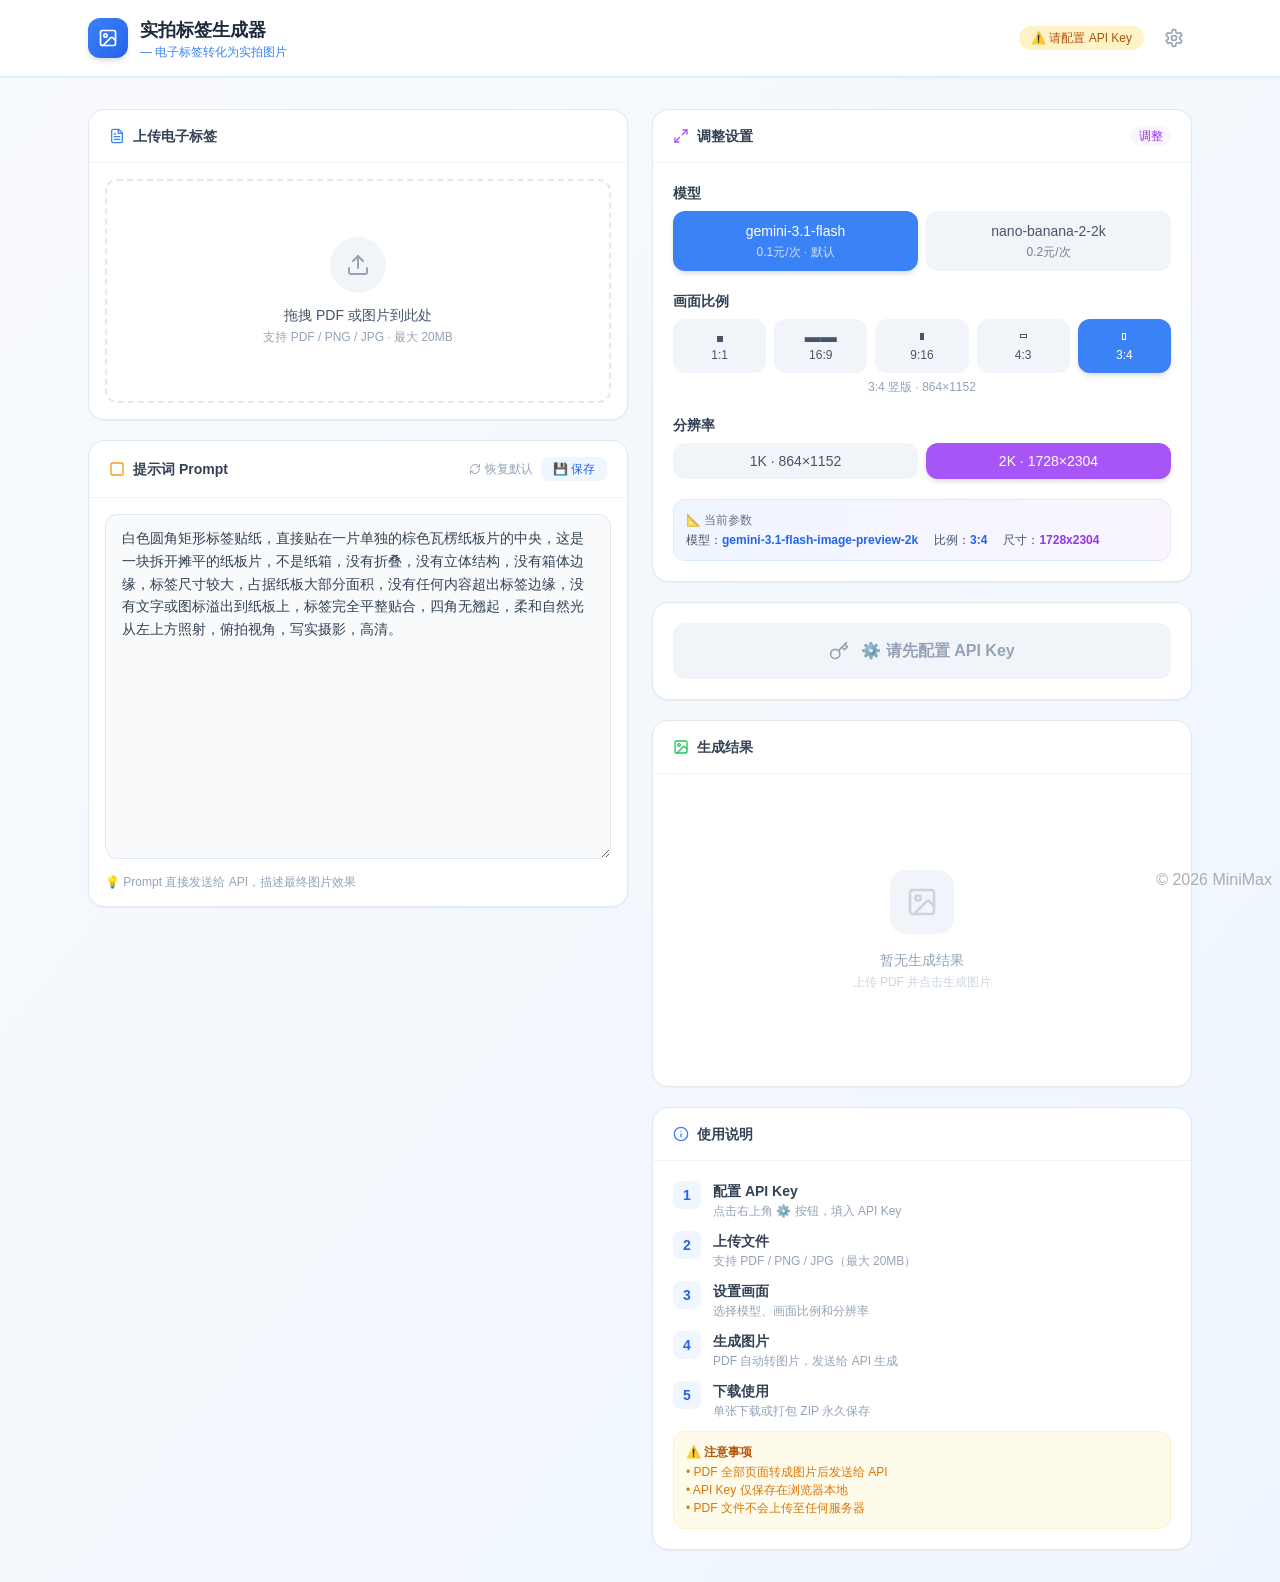
==== index.html @ 1ff8c108 "Add files via upload" ====
<!DOCTYPE html>
<html lang="zh-CN">
  <head>
    <meta charset="UTF-8" />
    <meta name="viewport" content="width=device-width, initial-scale=1.0" />
    <title>实拍标签生成器 - 电子标签转化为实拍图片</title>
    <meta name="description" content="将 PDF 内容转换为精美图片，AI 驱动的视觉内容生成工具" />
    <script type="module" crossorigin src="/assets/index-xyz_pO0-.js"></script>
    <link rel="stylesheet" crossorigin href="/assets/index-De69yEZo.css">
  </head>
  <body>
    <div id="root"></div>
  
<style>

* {
  margin: 0;
  padding: 0;
  box-sizing: border-box;
}

body {
  font-family: -apple-system, BlinkMacSystemFont, 'Segoe UI', Roboto, 'Helvetica Neue', Arial, sans-serif;
}

.inland-security-footer {
  position: fixed;
  z-index: 10;
  bottom: 0;
  right: 0;
  width: fit-content;
  display: flex;
  justify-content: flex-end;
}

.tooltip-container {
  position: relative;
}

.trigger-content {
  display: flex;
  flex-wrap: wrap;
  align-items: center;
  justify-content: center;
  padding: 8px;
  background-color: transparent;
  border-radius: 8px;
  cursor: pointer;
}

.minimax-link {
  display: flex;
  align-items: center;
  cursor: pointer;
  font-weight: 300;
  color: #adadad;
  text-decoration: none;
}

.minimax-link:visited {
  color: #adadad;
}

.minimax-link:hover {
  color: #666666;
}

.tooltip-content {
  position: absolute;
  bottom: 100%;
  right: 0;
  display: none;
  flex-direction: column;
  align-items: center;
  gap: 8px;
  padding: 8px;
  padding-bottom: 16px; /* 8px 内容间距 + 8px 用于鼠标移动的透明区域 */
  font-size: 12px;
  line-height: 17px;
  background-color: #fafafa;
  border-radius: 12px;
  white-space: nowrap;
  box-shadow: 0 2px 8px rgba(0, 0, 0, 0.15);
  color: #171717;
}

/* 创建透明的连接区域，让鼠标可以平滑移动到 tooltip */
.tooltip-content::after {
  content: '';
  position: absolute;
  bottom: -8px;
  left: 0;
  right: 0;
  height: 16px;
}

.tooltip-container:hover .tooltip-content {
  display: flex;
}

.info-section {
  display: flex;
  flex-wrap: wrap;
  justify-content: center;
  gap: 12px;
}

.beian-link {
  display: flex;
  align-items: center;
  text-decoration: none;
  color: #171717;
}

.beian-icon {
  width: 14px;
  height: 14px;
  margin-right: 2px;
}

.underline-text {
  color: #171717;
  text-decoration: underline;
}

.underline-text:hover {
  color: #000000;
}

/* 深色模式支持 */
@media (prefers-color-scheme: dark) {
  .trigger-content {
    background-color: transparent;
  }

  .minimax-link,
  .minimax-link:visited {
    color: #666666;
  }

  .minimax-link:hover {
    color: #adadad;
  }

  .tooltip-content {
    background-color: #262626;
    color: #ededed;
  }

  .beian-link,
  .underline-text {
    color: #ededed;
  }

  .underline-text:hover {
    color: #ffffff;
  }
}

</style>
<div class="inland-security-footer">
  <div class="tooltip-container">
    <div class="trigger-content">
      <a href="https://www.minimaxi.com/" target="_blank" rel="noreferrer" class="minimax-link">
        <span>© 2026 MiniMax</span>
      </a>
    </div>
    <div class="tooltip-content">
      <section class="info-section">
        <span>上海稀宇科技有限公司</span>
      </section>

      <section class="info-section">
        <a class="beian-link" href="https://www.beian.gov.cn/portal/registerSystemInfo?recordcode=31010402010179" target="_blank" rel="noreferrer">
          <img alt="hailuo-beian-icon" src="https://cdn.hailuoai.com/hailuo-video-web/public_assets/223037d3-79fd-4db0-a456-749f38a6a14b.png" class="beian-icon">
          <span class="underline-text">沪公网安备31010402010179号</span>
        </a>
        <a href="https://beian.miit.gov.cn/" target="_blank" rel="noreferrer" class="underline-text">
          沪ICP备2023003282号-38
        </a>
      </section>

      <section class="info-section">
        <span>模型名称：MiniMax</span>
        <span>备案号：Shanghai-MiniMax-202505230046</span>
      </section>

      <section class="info-section">
        <a href="https://agent.minimaxi.com/doc/zh/terms-of-service.html" target="_blank" rel="noreferrer" class="underline-text">
          用户协议
        </a>
        <a href="https://agent.minimaxi.com/doc/zh/privacy-policy.html" target="_blank" rel="noreferrer" class="underline-text">
          隐私政策
        </a>
      </section>
    </div>
  </div>
</div>


<script>
/**
 * Iframe 元素高亮注入脚本
 * 需要在目标网站中引入此脚本来支持跨域 iframe 高亮功能
 *
 * 使用方法：
 * 1. 将此脚本添加到目标网站的 HTML 中
 * 2. 或通过浏览器扩展、用户脚本等方式注入
 */

(function () {
  "use strict";

  // 检查是否在 iframe 中
  if (window.self === window.top) {
    return; // 不在 iframe 中，不执行
  }

  // 检查是否已经初始化过
  if (window.__iframeHighlightInitialized) {
    return;
  }
  window.__iframeHighlightInitialized = true;
  console.log("Iframe 高亮脚本已加载");

  // 创建高亮覆盖层
  var overlay = document.createElement("div");
  overlay.id = "iframe-highlight-overlay";
  overlay.style.cssText = "\n    position: fixed;\n    top: 0;\n    left: 0;\n    width: 100vw;\n    height: 100vh;\n    pointer-events: none;\n    z-index: 999999;\n    overflow: hidden;\n  ";

  // 创建悬停高亮框（虚线边框）
  var highlightBox = document.createElement("div");
  highlightBox.id = "iframe-highlight-box";
  highlightBox.style.cssText = "\n    position: absolute;\n    border: 2px dashed #007AFF;\n    background: rgba(0, 122, 255, 0.08);\n    pointer-events: none;\n    display: none;\n    transition: all 0.1s ease;\n    box-shadow: 0 0 0 1px rgba(255, 255, 255, 0.8);\n    border-radius: 2px;\n  ";

  // 创建选中节点的常驻高亮框（实线边框）
  var selectedBox = document.createElement("div");
  selectedBox.id = "iframe-selected-box";
  selectedBox.style.cssText = "\n    position: absolute;\n    border: 2px solid #007AFF;\n    pointer-events: none;\n    display: none;\n    box-shadow: 0 0 0 1px rgba(255, 255, 255, 0.9), 0 0 8px rgba(255, 107, 53, 0.4);\n    border-radius: 2px;\n    z-index: 1000000;\n  ";

  // 创建悬停标签显示
  var tagLabel = document.createElement("div");
  tagLabel.id = "iframe-tag-label";
  tagLabel.style.cssText = "\n    position: absolute;\n    background: #007AFF;\n    color: white;\n    padding: 2px 6px;\n    font-size: 11px;\n    font-family: -apple-system, BlinkMacSystemFont, 'Segoe UI', Roboto, 'Helvetica Neue', Arial, sans-serif;\n    border-radius: 2px;\n    pointer-events: none;\n    display: none;\n    white-space: nowrap;\n    z-index: 1000001;\n    box-shadow: 0 2px 4px rgba(0, 0, 0, 0.3);\n    font-weight: 500;\n  ";

  // 创建选中节点标签
  var selectedLabel = document.createElement("div");
  selectedLabel.id = "iframe-selected-label";
  selectedLabel.style.cssText = "\n    position: absolute;\n    background: #007AFF;\n    color: white;\n    padding: 3px 8px;\n    font-size: 11px;\n    font-family: -apple-system, BlinkMacSystemFont, 'Segoe UI', Roboto, 'Helvetica Neue', Arial, sans-serif;\n    border-radius: 3px;\n    pointer-events: none;\n    display: none;\n    white-space: nowrap;\n    z-index: 1000002;\n    box-shadow: 0 2px 6px rgba(0, 0, 0, 0.4);\n    font-weight: 600;\n  ";
  overlay.appendChild(highlightBox);
  overlay.appendChild(selectedBox);
  overlay.appendChild(tagLabel);
  overlay.appendChild(selectedLabel);
  document.body.appendChild(overlay);

  // 存储当前选中的元素
  var selectedElement = null;
  var highlightEnabled = false;

  // 更新选中元素的高亮显示
  function updateSelectedHighlight(element) {
    console.log("updateSelectedHighlight called with:", element);
    if (!element) {
      selectedBox.style.display = "none";
      selectedLabel.style.display = "none";
      selectedElement = null;
      console.log("Cleared selected highlight");
      return;
    }
    selectedElement = element;
    var rect = element.getBoundingClientRect();
    console.log("Selected element rect:", rect);

    // 更新选中高亮框位置
    selectedBox.style.display = "block";
    selectedBox.style.left = "".concat(rect.left - 2, "px");
    selectedBox.style.top = "".concat(rect.top - 2, "px");
    selectedBox.style.width = "".concat(rect.width + 4, "px");
    selectedBox.style.height = "".concat(rect.height + 4, "px");

    // 更新选中标签位置和内容
    selectedLabel.style.display = "block";
    selectedLabel.textContent = "\u2713 <".concat(element.tagName.toLowerCase(), ">");

    // 计算标签位置，确保不超出视窗
    var labelTop = rect.top - 28;
    var labelLeft = rect.left;

    // 如果标签会超出顶部，显示在元素下方
    if (labelTop < 5) {
      labelTop = rect.bottom + 5;
    }

    // 如果标签会超出右侧，向左调整
    var labelWidth = selectedLabel.offsetWidth || 100; // 预估宽度
    if (labelLeft + labelWidth > window.innerWidth - 10) {
      labelLeft = window.innerWidth - labelWidth - 10;
    }
    selectedLabel.style.left = "".concat(Math.max(5, labelLeft), "px");
    selectedLabel.style.top = "".concat(labelTop, "px");
    console.log("Selected highlight positioned at:", {
      left: selectedBox.style.left,
      top: selectedBox.style.top,
      width: selectedBox.style.width,
      height: selectedBox.style.height
    });
  }
  function getElementSelector(element) {
    if (!(element instanceof Element)) throw new Error('Argument must be a DOM element');
    var segments = [];
    var current = element;
    while (current !== document.documentElement) {
      var selector = '';
      // 优先检查唯一ID
      if (current.id && document.querySelectorAll("#".concat(current.id)).length === 1) {
        segments.unshift("#".concat(current.id));
        break; // ID唯一，无需继续向上
      }

      // 生成类名选择器（取第一个有效类名）
      var classes = Array.from(current.classList).filter(function (c) {
        return !c.startsWith('js-');
      });
      var className = classes.length > 0 ? ".".concat(classes[0]) : '';

      // 生成位置索引（nth-child）
      var tag = current.tagName.toLowerCase();
      if (!className) {
        var siblings = Array.from(current.parentNode.children);
        var index = siblings.findIndex(function (el) {
          return el === current;
        }) + 1;
        selector = "".concat(tag, ":nth-child(").concat(index, ")");
      } else {
        selector = className;
      }
      segments.unshift(selector);
      current = current.parentElement;
    }

    // 处理根元素
    if (current === document.documentElement) {
      segments.unshift('html');
    }
    return segments.join(' > ');
  }

  // 获取元素文本内容
  function getElementText(element) {
    var _element$textContent;
    if (element.tagName === "INPUT") {
      return element.value || element.placeholder || "";
    }
    if (element.tagName === "TEXTAREA") {
      return element.value || element.placeholder || "";
    }
    var text = ((_element$textContent = element.textContent) === null || _element$textContent === void 0 ? void 0 : _element$textContent.trim()) || "";
    return text.length > 50 ? text.substring(0, 50) + "..." : text;
  }

  // 获取元素属性信息
  function getElementAttributes(element) {
    var attrs = {};
    for (var i = 0; i < element.attributes.length; i++) {
      var attr = element.attributes[i];
      attrs[attr.name] = attr.value;
    }
    return attrs;
  }

  // 鼠标悬停事件处理
  function handleMouseOver(e) {
    if (!highlightEnabled) return;
    var target = e.target;
    if (!target || target === overlay || target === highlightBox || target === tagLabel || target === selectedBox || target === selectedLabel) {
      return;
    }

    // 避免高亮 html 和 body 元素
    if (target === document.documentElement || target === document.body) {
      return;
    }

    // 如果是已选中的元素，不显示悬停高亮
    if (target === selectedElement) {
      highlightBox.style.display = "none";
      tagLabel.style.display = "none";
      return;
    }
    var rect = target.getBoundingClientRect();
    var selector = getElementSelector(target);
    var text = getElementText(target);
    var attributes = getElementAttributes(target);

    // 更新悬停高亮框位置
    highlightBox.style.display = "block";
    highlightBox.style.left = "".concat(rect.left - 2, "px");
    highlightBox.style.top = "".concat(rect.top - 2, "px");
    highlightBox.style.width = "".concat(rect.width + 4, "px");
    highlightBox.style.height = "".concat(rect.height + 4, "px");

    // 更新标签位置和内容
    tagLabel.style.display = "block";
    tagLabel.textContent = "<".concat(target.tagName.toLowerCase(), ">");

    // 计算标签位置，确保不超出视窗
    var labelTop = rect.top - 22;
    var labelLeft = rect.left;

    // 如果标签会超出顶部，显示在元素下方
    if (labelTop < 0) {
      labelTop = rect.bottom + 5;
    }

    // 如果标签会超出右侧，向左调整
    if (labelLeft + tagLabel.offsetWidth > window.innerWidth) {
      labelLeft = window.innerWidth - tagLabel.offsetWidth - 5;
    }
    tagLabel.style.left = "".concat(Math.max(0, labelLeft), "px");
    tagLabel.style.top = "".concat(labelTop, "px");

    // 发送消息到父窗口
    var elementInfo = {
      tagName: target.tagName.toLowerCase(),
      rect: {
        left: rect.left,
        top: rect.top,
        right: rect.right,
        bottom: rect.bottom,
        width: rect.width,
        height: rect.height,
        x: rect.x,
        y: rect.y
      },
      selector: selector,
      text: text,
      attributes: attributes,
      url: window.location.href,
      path: window.location.pathname,
      timestamp: Date.now()
    };
    try {
      window.parent.postMessage({
        type: "iframe-element-hover",
        data: elementInfo,
        source: "iframe-highlight-injector"
      }, "*");
    } catch (error) {
      console.warn("无法发送消息到父窗口:", error);
    }
  }

  // 鼠标离开事件处理
  function handleMouseOut(e) {
    if (!highlightEnabled) return;
    var relatedTarget = e.relatedTarget;

    // 如果鼠标移动到高亮相关元素上，不隐藏高亮
    if (relatedTarget && (relatedTarget === highlightBox || relatedTarget === tagLabel || relatedTarget === overlay || relatedTarget === selectedBox || relatedTarget === selectedLabel)) {
      return;
    }
    highlightBox.style.display = "none";
    tagLabel.style.display = "none";
    try {
      window.parent.postMessage({
        type: "iframe-element-hover",
        data: null,
        source: "iframe-highlight-injector"
      }, "*");
    } catch (error) {
      console.warn("无法发送消息到父窗口:", error);
    }
  }

  // 点击事件处理
  function handleClick(e) {
    var target = e.target;
    if (!target || target === overlay || target === highlightBox || target === tagLabel || target === selectedBox || target === selectedLabel) {
      return;
    }

    // 避免处理 html 和 body 元素
    if (target === document.documentElement || target === document.body) {
      return;
    }

    // 检查是否是交互元素，这些元素需要保留默认行为
    var isInteractiveElement = ['input', 'textarea', 'select', 'button', 'a'].includes(target.tagName.toLowerCase());

    // 如果高亮功能启用，对于非交互元素阻止默认行为和事件传播
    if (highlightEnabled) {
      e.preventDefault();
      e.stopPropagation();
    }
    var rect = target.getBoundingClientRect();
    var selector = getElementSelector(target);
    var text = getElementText(target);
    var attributes = getElementAttributes(target);
    console.log("Element clicked:", {
      tagName: target.tagName,
      selector: selector,
      rect: rect
    });

    // 立即更新选中高亮
    updateSelectedHighlight(target);

    // 隐藏悬停高亮，因为现在是选中状态
    highlightBox.style.display = "none";
    tagLabel.style.display = "none";
    var elementInfo = {
      tagName: target.tagName.toLowerCase(),
      rect: {
        left: rect.left,
        top: rect.top,
        right: rect.right,
        bottom: rect.bottom,
        width: rect.width,
        height: rect.height,
        x: rect.x,
        y: rect.y
      },
      selector: selector,
      text: text,
      attributes: attributes,
      url: window.location.href,
      path: window.location.pathname,
      timestamp: Date.now()
    };
    try {
      window.parent.postMessage({
        type: "iframe-element-click",
        data: elementInfo,
        source: "iframe-highlight-injector"
      }, "*");
    } catch (error) {
      console.warn("无法发送消息到父窗口:", error);
    }
  }

  // 监听来自父窗口的消息
  function handleParentMessage(event) {
    console.log("Received message from parent:", event.data);
    if (event.data.type === "iframe-highlight-toggle") {
      var enabled = event.data.enabled;
      console.log("Highlight toggle:", enabled);
      if (enabled) {
        enableHighlight();
      } else {
        disableHighlight();
      }
    } else if (event.data.type === "enable-iframe-highlight") {
      console.log("Enable iframe highlight");
      enableHighlight();
    } else if (event.data.type === "disable-iframe-highlight") {
      console.log("Disable iframe highlight");
      disableHighlight();
    } else if (event.data.type === "toggle-iframe-highlight") {
      var _enabled = event.data.enabled !== undefined ? event.data.enabled : !highlightEnabled;
      console.log("Toggle iframe highlight to:", _enabled);
      if (_enabled) {
        enableHighlight();
      } else {
        disableHighlight();
      }
    } else if (event.data.type === "update-selected-element") {
      var selector = event.data.selector;
      console.log("Update selected element with selector:", selector);
      if (selector) {
        try {
          var element = document.querySelector(selector);
          console.log("Found element by selector:", element);
          updateSelectedHighlight(element);
        } catch (error) {
          console.warn("Failed to select element:", error);
          updateSelectedHighlight(null);
        }
      } else {
        updateSelectedHighlight(null);
      }
    } else if (event.data.type === "clear-selected-element") {
      console.log("Clear selected element");
      updateSelectedHighlight(null);
    }
  }

  // 启用高亮功能
  function enableHighlight() {
    console.log("Enabling highlight");
    document.addEventListener("mouseover", handleMouseOver, true);
    document.addEventListener("mouseout", handleMouseOut, true);
    document.addEventListener("click", handleClick, true);
    highlightEnabled = true;
    overlay.style.display = "block";
  }

  // 禁用高亮功能
  function disableHighlight() {
    console.log("Disabling highlight");
    highlightEnabled = false;
    // 保持事件监听器，但通过 highlightEnabled 变量控制行为
    // 这样可以保留选中状态的显示
    highlightBox.style.display = "none";
    tagLabel.style.display = "none";
    // 不隐藏 selectedBox 和 selectedLabel，保留选中状态
  }

  // 完全禁用高亮功能（移除所有监听器）
  function fullyDisableHighlight() {
    console.log("Fully disabling highlight");
    highlightEnabled = false;
    document.removeEventListener("mouseover", handleMouseOver, true);
    document.removeEventListener("mouseout", handleMouseOut, true);
    document.removeEventListener("click", handleClick, true);
    overlay.style.display = "none";
    highlightBox.style.display = "none";
    tagLabel.style.display = "none";
    selectedBox.style.display = "none";
    selectedLabel.style.display = "none";
  }

  // 添加事件监听
  enableHighlight();
  window.addEventListener("message", handleParentMessage);

  // 暴露全局函数供外部调用
  window.__iframeHighlightControl = {
    enable: enableHighlight,
    disable: disableHighlight,
    fullyDisable: fullyDisableHighlight,
    isEnabled: function isEnabled() {
      return highlightEnabled;
    },
    getSelectedElement: function getSelectedElement() {
      return selectedElement;
    },
    updateSelected: updateSelectedHighlight,
    // 通过消息发送开关控制
    sendToggleMessage: function sendToggleMessage(enabled) {
      window.parent.postMessage({
        type: 'iframe-highlight-status',
        enabled: enabled || highlightEnabled,
        source: 'iframe-highlight-injector'
      }, '*');
    }
  };

  // 通知父窗口脚本已加载
  try {
    window.parent.postMessage({
      type: "iframe-highlight-ready",
      data: {
        url: window.location.href,
        userAgent: navigator.userAgent,
        timestamp: Date.now()
      },
      source: "iframe-highlight-injector"
    }, "*");
  } catch (error) {
    console.warn("无法发送就绪消息到父窗口:", error);
  }

  // 清理函数
  window.__iframeHighlightCleanup = function () {
    fullyDisableHighlight();
    window.removeEventListener("message", handleParentMessage);
    if (overlay.parentElement) {
      overlay.parentElement.removeChild(overlay);
    }
    delete window.__iframeHighlightInitialized;
    delete window.__iframeHighlightCleanup;
  };
})();

</script>
</body>
</html>
---- assets/index-De69yEZo.css ----
*,:before,:after{--tw-border-spacing-x: 0;--tw-border-spacing-y: 0;--tw-translate-x: 0;--tw-translate-y: 0;--tw-rotate: 0;--tw-skew-x: 0;--tw-skew-y: 0;--tw-scale-x: 1;--tw-scale-y: 1;--tw-pan-x: ;--tw-pan-y: ;--tw-pinch-zoom: ;--tw-scroll-snap-strictness: proximity;--tw-gradient-from-position: ;--tw-gradient-via-position: ;--tw-gradient-to-position: ;--tw-ordinal: ;--tw-slashed-zero: ;--tw-numeric-figure: ;--tw-numeric-spacing: ;--tw-numeric-fraction: ;--tw-ring-inset: ;--tw-ring-offset-width: 0px;--tw-ring-offset-color: #fff;--tw-ring-color: rgb(59 130 246 / .5);--tw-ring-offset-shadow: 0 0 #0000;--tw-ring-shadow: 0 0 #0000;--tw-shadow: 0 0 #0000;--tw-shadow-colored: 0 0 #0000;--tw-blur: ;--tw-brightness: ;--tw-contrast: ;--tw-grayscale: ;--tw-hue-rotate: ;--tw-invert: ;--tw-saturate: ;--tw-sepia: ;--tw-drop-shadow: ;--tw-backdrop-blur: ;--tw-backdrop-brightness: ;--tw-backdrop-contrast: ;--tw-backdrop-grayscale: ;--tw-backdrop-hue-rotate: ;--tw-backdrop-invert: ;--tw-backdrop-opacity: ;--tw-backdrop-saturate: ;--tw-backdrop-sepia: ;--tw-contain-size: ;--tw-contain-layout: ;--tw-contain-paint: ;--tw-contain-style: }::backdrop{--tw-border-spacing-x: 0;--tw-border-spacing-y: 0;--tw-translate-x: 0;--tw-translate-y: 0;--tw-rotate: 0;--tw-skew-x: 0;--tw-skew-y: 0;--tw-scale-x: 1;--tw-scale-y: 1;--tw-pan-x: ;--tw-pan-y: ;--tw-pinch-zoom: ;--tw-scroll-snap-strictness: proximity;--tw-gradient-from-position: ;--tw-gradient-via-position: ;--tw-gradient-to-position: ;--tw-ordinal: ;--tw-slashed-zero: ;--tw-numeric-figure: ;--tw-numeric-spacing: ;--tw-numeric-fraction: ;--tw-ring-inset: ;--tw-ring-offset-width: 0px;--tw-ring-offset-color: #fff;--tw-ring-color: rgb(59 130 246 / .5);--tw-ring-offset-shadow: 0 0 #0000;--tw-ring-shadow: 0 0 #0000;--tw-shadow: 0 0 #0000;--tw-shadow-colored: 0 0 #0000;--tw-blur: ;--tw-brightness: ;--tw-contrast: ;--tw-grayscale: ;--tw-hue-rotate: ;--tw-invert: ;--tw-saturate: ;--tw-sepia: ;--tw-drop-shadow: ;--tw-backdrop-blur: ;--tw-backdrop-brightness: ;--tw-backdrop-contrast: ;--tw-backdrop-grayscale: ;--tw-backdrop-hue-rotate: ;--tw-backdrop-invert: ;--tw-backdrop-opacity: ;--tw-backdrop-saturate: ;--tw-backdrop-sepia: ;--tw-contain-size: ;--tw-contain-layout: ;--tw-contain-paint: ;--tw-contain-style: }*,:before,:after{box-sizing:border-box;border-width:0;border-style:solid;border-color:#e5e7eb}:before,:after{--tw-content: ""}html,:host{line-height:1.5;-webkit-text-size-adjust:100%;-moz-tab-size:4;-o-tab-size:4;tab-size:4;font-family:ui-sans-serif,system-ui,sans-serif,"Apple Color Emoji","Segoe UI Emoji",Segoe UI Symbol,"Noto Color Emoji";font-feature-settings:normal;font-variation-settings:normal;-webkit-tap-highlight-color:transparent}body{margin:0;line-height:inherit}hr{height:0;color:inherit;border-top-width:1px}abbr:where([title]){-webkit-text-decoration:underline dotted;text-decoration:underline dotted}h1,h2,h3,h4,h5,h6{font-size:inherit;font-weight:inherit}a{color:inherit;text-decoration:inherit}b,strong{font-weight:bolder}code,kbd,samp,pre{font-family:ui-monospace,SFMono-Regular,Menlo,Monaco,Consolas,Liberation Mono,Courier New,monospace;font-feature-settings:normal;font-variation-settings:normal;font-size:1em}small{font-size:80%}sub,sup{font-size:75%;line-height:0;position:relative;vertical-align:baseline}sub{bottom:-.25em}sup{top:-.5em}table{text-indent:0;border-color:inherit;border-collapse:collapse}button,input,optgroup,select,textarea{font-family:inherit;font-feature-settings:inherit;font-variation-settings:inherit;font-size:100%;font-weight:inherit;line-height:inherit;letter-spacing:inherit;color:inherit;margin:0;padding:0}button,select{text-transform:none}button,input:where([type=button]),input:where([type=reset]),input:where([type=submit]){-webkit-appearance:button;background-color:transparent;background-image:none}:-moz-focusring{outline:auto}:-moz-ui-invalid{box-shadow:none}progress{vertical-align:baseline}::-webkit-inner-spin-button,::-webkit-outer-spin-button{height:auto}[type=search]{-webkit-appearance:textfield;outline-offset:-2px}::-webkit-search-decoration{-webkit-appearance:none}::-webkit-file-upload-button{-webkit-appearance:button;font:inherit}summary{display:list-item}blockquote,dl,dd,h1,h2,h3,h4,h5,h6,hr,figure,p,pre{margin:0}fieldset{margin:0;padding:0}legend{padding:0}ol,ul,menu{list-style:none;margin:0;padding:0}dialog{padding:0}textarea{resize:vertical}input::-moz-placeholder,textarea::-moz-placeholder{opacity:1;color:#9ca3af}input::placeholder,textarea::placeholder{opacity:1;color:#9ca3af}button,[role=button]{cursor:pointer}:disabled{cursor:default}img,svg,video,canvas,audio,iframe,embed,object{display:block;vertical-align:middle}img,video{max-width:100%;height:auto}[hidden]:where(:not([hidden=until-found])){display:none}body{font-family:-apple-system,Segoe UI,Roboto,Helvetica Neue,Arial,sans-serif;background:linear-gradient(135deg,#f0f4ff,#e8f0fe);min-height:100vh}.fixed{position:fixed}.absolute{position:absolute}.relative{position:relative}.sticky{position:sticky}.inset-0{top:0;right:0;bottom:0;left:0}.bottom-6{bottom:1.5rem}.left-1\/2{left:50%}.left-2{left:.5rem}.left-4{left:1rem}.right-4{right:1rem}.top-0{top:0}.top-1\/2{top:50%}.top-2{top:.5rem}.top-4{top:1rem}.top-5{top:1.25rem}.z-10{z-index:10}.z-50{z-index:50}.z-\[9998\]{z-index:9998}.z-\[9999\]{z-index:9999}.m-4{margin:1rem}.mx-auto{margin-left:auto;margin-right:auto}.mb-0\.5{margin-bottom:.125rem}.mb-1{margin-bottom:.25rem}.mb-1\.5{margin-bottom:.375rem}.mb-2{margin-bottom:.5rem}.mb-4{margin-bottom:1rem}.mb-5{margin-bottom:1.25rem}.ml-1{margin-left:.25rem}.ml-auto{margin-left:auto}.mt-0\.5{margin-top:.125rem}.mt-1{margin-top:.25rem}.mt-1\.5{margin-top:.375rem}.mt-2{margin-top:.5rem}.mt-4{margin-top:1rem}.block{display:block}.flex{display:flex}.grid{display:grid}.hidden{display:none}.aspect-square{aspect-ratio:1 / 1}.h-1\.5{height:.375rem}.h-10{height:2.5rem}.h-12{height:3rem}.h-14{height:3.5rem}.h-16{height:4rem}.h-2{height:.5rem}.h-3{height:.75rem}.h-4{height:1rem}.h-5{height:1.25rem}.h-6{height:1.5rem}.h-7{height:1.75rem}.h-8{height:2rem}.h-full{height:100%}.max-h-\[88vh\]{max-height:88vh}.min-h-screen{min-height:100vh}.w-1\.5{width:.375rem}.w-10{width:2.5rem}.w-12{width:3rem}.w-14{width:3.5rem}.w-16{width:4rem}.w-3{width:.75rem}.w-4{width:1rem}.w-5{width:1.25rem}.w-6{width:1.5rem}.w-7{width:1.75rem}.w-8{width:2rem}.w-full{width:100%}.min-w-0{min-width:0px}.max-w-6xl{max-width:72rem}.max-w-\[92vw\]{max-width:92vw}.max-w-lg{max-width:32rem}.max-w-md{max-width:28rem}.flex-1{flex:1 1 0%}.shrink-0{flex-shrink:0}.-translate-x-1\/2{--tw-translate-x: -50%;transform:translate(var(--tw-translate-x),var(--tw-translate-y)) rotate(var(--tw-rotate)) skew(var(--tw-skew-x)) skewY(var(--tw-skew-y)) scaleX(var(--tw-scale-x)) scaleY(var(--tw-scale-y))}.-translate-y-1\/2{--tw-translate-y: -50%;transform:translate(var(--tw-translate-x),var(--tw-translate-y)) rotate(var(--tw-rotate)) skew(var(--tw-skew-x)) skewY(var(--tw-skew-y)) scaleX(var(--tw-scale-x)) scaleY(var(--tw-scale-y))}.scale-\[1\.01\]{--tw-scale-x: 1.01;--tw-scale-y: 1.01;transform:translate(var(--tw-translate-x),var(--tw-translate-y)) rotate(var(--tw-rotate)) skew(var(--tw-skew-x)) skewY(var(--tw-skew-y)) scaleX(var(--tw-scale-x)) scaleY(var(--tw-scale-y))}@keyframes spin{to{transform:rotate(360deg)}}.animate-spin{animation:spin 1s linear infinite}.cursor-not-allowed{cursor:not-allowed}.cursor-pointer{cursor:pointer}.resize-y{resize:vertical}.grid-cols-1{grid-template-columns:repeat(1,minmax(0,1fr))}.grid-cols-2{grid-template-columns:repeat(2,minmax(0,1fr))}.grid-cols-5{grid-template-columns:repeat(5,minmax(0,1fr))}.flex-col{flex-direction:column}.flex-wrap{flex-wrap:wrap}.items-start{align-items:flex-start}.items-end{align-items:flex-end}.items-center{align-items:center}.justify-center{justify-content:center}.justify-between{justify-content:space-between}.gap-1{gap:.25rem}.gap-2{gap:.5rem}.gap-3{gap:.75rem}.gap-4{gap:1rem}.gap-6{gap:1.5rem}.space-y-0\.5>:not([hidden])~:not([hidden]){--tw-space-y-reverse: 0;margin-top:calc(.125rem * calc(1 - var(--tw-space-y-reverse)));margin-bottom:calc(.125rem * var(--tw-space-y-reverse))}.space-y-1>:not([hidden])~:not([hidden]){--tw-space-y-reverse: 0;margin-top:calc(.25rem * calc(1 - var(--tw-space-y-reverse)));margin-bottom:calc(.25rem * var(--tw-space-y-reverse))}.space-y-3>:not([hidden])~:not([hidden]){--tw-space-y-reverse: 0;margin-top:calc(.75rem * calc(1 - var(--tw-space-y-reverse)));margin-bottom:calc(.75rem * var(--tw-space-y-reverse))}.space-y-4>:not([hidden])~:not([hidden]){--tw-space-y-reverse: 0;margin-top:calc(1rem * calc(1 - var(--tw-space-y-reverse)));margin-bottom:calc(1rem * var(--tw-space-y-reverse))}.space-y-5>:not([hidden])~:not([hidden]){--tw-space-y-reverse: 0;margin-top:calc(1.25rem * calc(1 - var(--tw-space-y-reverse)));margin-bottom:calc(1.25rem * var(--tw-space-y-reverse))}.overflow-hidden{overflow:hidden}.truncate{overflow:hidden;text-overflow:ellipsis;white-space:nowrap}.break-all{word-break:break-all}.rounded{border-radius:.25rem}.rounded-2xl{border-radius:1rem}.rounded-full{border-radius:9999px}.rounded-lg{border-radius:.5rem}.rounded-md{border-radius:.375rem}.rounded-xl{border-radius:.75rem}.border{border-width:1px}.border-2{border-width:2px}.border-b{border-bottom-width:1px}.border-dashed{border-style:dashed}.border-amber-100{--tw-border-opacity: 1;border-color:rgb(254 243 199 / var(--tw-border-opacity, 1))}.border-blue-100{--tw-border-opacity: 1;border-color:rgb(219 234 254 / var(--tw-border-opacity, 1))}.border-blue-400{--tw-border-opacity: 1;border-color:rgb(96 165 250 / var(--tw-border-opacity, 1))}.border-green-200{--tw-border-opacity: 1;border-color:rgb(187 247 208 / var(--tw-border-opacity, 1))}.border-green-300{--tw-border-opacity: 1;border-color:rgb(134 239 172 / var(--tw-border-opacity, 1))}.border-red-200{--tw-border-opacity: 1;border-color:rgb(254 202 202 / var(--tw-border-opacity, 1))}.border-slate-100{--tw-border-opacity: 1;border-color:rgb(241 245 249 / var(--tw-border-opacity, 1))}.border-slate-200{--tw-border-opacity: 1;border-color:rgb(226 232 240 / var(--tw-border-opacity, 1))}.bg-amber-100{--tw-bg-opacity: 1;background-color:rgb(254 243 199 / var(--tw-bg-opacity, 1))}.bg-amber-50{--tw-bg-opacity: 1;background-color:rgb(255 251 235 / var(--tw-bg-opacity, 1))}.bg-black\/0{background-color:#0000}.bg-black\/50{background-color:#00000080}.bg-blue-100{--tw-bg-opacity: 1;background-color:rgb(219 234 254 / var(--tw-bg-opacity, 1))}.bg-blue-50{--tw-bg-opacity: 1;background-color:rgb(239 246 255 / var(--tw-bg-opacity, 1))}.bg-blue-500{--tw-bg-opacity: 1;background-color:rgb(59 130 246 / var(--tw-bg-opacity, 1))}.bg-green-100{--tw-bg-opacity: 1;background-color:rgb(220 252 231 / var(--tw-bg-opacity, 1))}.bg-green-50{--tw-bg-opacity: 1;background-color:rgb(240 253 244 / var(--tw-bg-opacity, 1))}.bg-green-500{--tw-bg-opacity: 1;background-color:rgb(34 197 94 / var(--tw-bg-opacity, 1))}.bg-purple-50{--tw-bg-opacity: 1;background-color:rgb(250 245 255 / var(--tw-bg-opacity, 1))}.bg-purple-500{--tw-bg-opacity: 1;background-color:rgb(168 85 247 / var(--tw-bg-opacity, 1))}.bg-red-50{--tw-bg-opacity: 1;background-color:rgb(254 242 242 / var(--tw-bg-opacity, 1))}.bg-red-500{--tw-bg-opacity: 1;background-color:rgb(239 68 68 / var(--tw-bg-opacity, 1))}.bg-slate-100{--tw-bg-opacity: 1;background-color:rgb(241 245 249 / var(--tw-bg-opacity, 1))}.bg-slate-50{--tw-bg-opacity: 1;background-color:rgb(248 250 252 / var(--tw-bg-opacity, 1))}.bg-white{--tw-bg-opacity: 1;background-color:rgb(255 255 255 / var(--tw-bg-opacity, 1))}.bg-white\/10{background-color:#ffffff1a}.bg-white\/90{background-color:#ffffffe6}.bg-gradient-to-br{background-image:linear-gradient(to bottom right,var(--tw-gradient-stops))}.bg-gradient-to-r{background-image:linear-gradient(to right,var(--tw-gradient-stops))}.from-amber-400{--tw-gradient-from: #fbbf24 var(--tw-gradient-from-position);--tw-gradient-to: rgb(251 191 36 / 0) var(--tw-gradient-to-position);--tw-gradient-stops: var(--tw-gradient-from), var(--tw-gradient-to)}.from-blue-400{--tw-gradient-from: #60a5fa var(--tw-gradient-from-position);--tw-gradient-to: rgb(96 165 250 / 0) var(--tw-gradient-to-position);--tw-gradient-stops: var(--tw-gradient-from), var(--tw-gradient-to)}.from-blue-50{--tw-gradient-from: #eff6ff var(--tw-gradient-from-position);--tw-gradient-to: rgb(239 246 255 / 0) var(--tw-gradient-to-position);--tw-gradient-stops: var(--tw-gradient-from), var(--tw-gradient-to)}.from-blue-500{--tw-gradient-from: #3b82f6 var(--tw-gradient-from-position);--tw-gradient-to: rgb(59 130 246 / 0) var(--tw-gradient-to-position);--tw-gradient-stops: var(--tw-gradient-from), var(--tw-gradient-to)}.from-slate-50{--tw-gradient-from: #f8fafc var(--tw-gradient-from-position);--tw-gradient-to: rgb(248 250 252 / 0) var(--tw-gradient-to-position);--tw-gradient-stops: var(--tw-gradient-from), var(--tw-gradient-to)}.to-blue-50{--tw-gradient-to: #eff6ff var(--tw-gradient-to-position)}.to-blue-600{--tw-gradient-to: #2563eb var(--tw-gradient-to-position)}.to-orange-500{--tw-gradient-to: #f97316 var(--tw-gradient-to-position)}.to-purple-50{--tw-gradient-to: #faf5ff var(--tw-gradient-to-position)}.object-contain{-o-object-fit:contain;object-fit:contain}.object-cover{-o-object-fit:cover;object-fit:cover}.p-2{padding:.5rem}.p-3{padding:.75rem}.p-4{padding:1rem}.p-5{padding:1.25rem}.p-6{padding:1.5rem}.px-1{padding-left:.25rem;padding-right:.25rem}.px-2{padding-left:.5rem;padding-right:.5rem}.px-3{padding-left:.75rem;padding-right:.75rem}.px-4{padding-left:1rem;padding-right:1rem}.px-5{padding-left:1.25rem;padding-right:1.25rem}.px-6{padding-left:1.5rem;padding-right:1.5rem}.py-0\.5{padding-top:.125rem;padding-bottom:.125rem}.py-1{padding-top:.25rem;padding-bottom:.25rem}.py-1\.5{padding-top:.375rem;padding-bottom:.375rem}.py-10{padding-top:2.5rem;padding-bottom:2.5rem}.py-14{padding-top:3.5rem;padding-bottom:3.5rem}.py-2{padding-top:.5rem;padding-bottom:.5rem}.py-2\.5{padding-top:.625rem;padding-bottom:.625rem}.py-20{padding-top:5rem;padding-bottom:5rem}.py-3{padding-top:.75rem;padding-bottom:.75rem}.py-4{padding-top:1rem;padding-bottom:1rem}.py-8{padding-top:2rem;padding-bottom:2rem}.pb-4{padding-bottom:1rem}.text-center{text-align:center}.text-2xl{font-size:1.5rem;line-height:2rem}.text-base{font-size:1rem;line-height:1.5rem}.text-lg{font-size:1.125rem;line-height:1.75rem}.text-sm{font-size:.875rem;line-height:1.25rem}.text-xs{font-size:.75rem;line-height:1rem}.font-bold{font-weight:700}.font-medium{font-weight:500}.font-semibold{font-weight:600}.leading-none{line-height:1}.leading-relaxed{line-height:1.625}.text-amber-500{--tw-text-opacity: 1;color:rgb(245 158 11 / var(--tw-text-opacity, 1))}.text-amber-600{--tw-text-opacity: 1;color:rgb(217 119 6 / var(--tw-text-opacity, 1))}.text-amber-700{--tw-text-opacity: 1;color:rgb(180 83 9 / var(--tw-text-opacity, 1))}.text-blue-500{--tw-text-opacity: 1;color:rgb(59 130 246 / var(--tw-text-opacity, 1))}.text-blue-600{--tw-text-opacity: 1;color:rgb(37 99 235 / var(--tw-text-opacity, 1))}.text-green-500{--tw-text-opacity: 1;color:rgb(34 197 94 / var(--tw-text-opacity, 1))}.text-green-600{--tw-text-opacity: 1;color:rgb(22 163 74 / var(--tw-text-opacity, 1))}.text-green-700{--tw-text-opacity: 1;color:rgb(21 128 61 / var(--tw-text-opacity, 1))}.text-purple-500{--tw-text-opacity: 1;color:rgb(168 85 247 / var(--tw-text-opacity, 1))}.text-purple-600{--tw-text-opacity: 1;color:rgb(147 51 234 / var(--tw-text-opacity, 1))}.text-red-400{--tw-text-opacity: 1;color:rgb(248 113 113 / var(--tw-text-opacity, 1))}.text-slate-300{--tw-text-opacity: 1;color:rgb(203 213 225 / var(--tw-text-opacity, 1))}.text-slate-400{--tw-text-opacity: 1;color:rgb(148 163 184 / var(--tw-text-opacity, 1))}.text-slate-500{--tw-text-opacity: 1;color:rgb(100 116 139 / var(--tw-text-opacity, 1))}.text-slate-600{--tw-text-opacity: 1;color:rgb(71 85 105 / var(--tw-text-opacity, 1))}.text-slate-700{--tw-text-opacity: 1;color:rgb(51 65 85 / var(--tw-text-opacity, 1))}.text-slate-800{--tw-text-opacity: 1;color:rgb(30 41 59 / var(--tw-text-opacity, 1))}.text-white{--tw-text-opacity: 1;color:rgb(255 255 255 / var(--tw-text-opacity, 1))}.text-white\/60{color:#fff9}.text-white\/80{color:#fffc}.opacity-0{opacity:0}.opacity-75{opacity:.75}.shadow-2xl{--tw-shadow: 0 25px 50px -12px rgb(0 0 0 / .25);--tw-shadow-colored: 0 25px 50px -12px var(--tw-shadow-color);box-shadow:var(--tw-ring-offset-shadow, 0 0 #0000),var(--tw-ring-shadow, 0 0 #0000),var(--tw-shadow)}.shadow-lg{--tw-shadow: 0 10px 15px -3px rgb(0 0 0 / .1), 0 4px 6px -4px rgb(0 0 0 / .1);--tw-shadow-colored: 0 10px 15px -3px var(--tw-shadow-color), 0 4px 6px -4px var(--tw-shadow-color);box-shadow:var(--tw-ring-offset-shadow, 0 0 #0000),var(--tw-ring-shadow, 0 0 #0000),var(--tw-shadow)}.shadow-md{--tw-shadow: 0 4px 6px -1px rgb(0 0 0 / .1), 0 2px 4px -2px rgb(0 0 0 / .1);--tw-shadow-colored: 0 4px 6px -1px var(--tw-shadow-color), 0 2px 4px -2px var(--tw-shadow-color);box-shadow:var(--tw-ring-offset-shadow, 0 0 #0000),var(--tw-ring-shadow, 0 0 #0000),var(--tw-shadow)}.shadow-sm{--tw-shadow: 0 1px 2px 0 rgb(0 0 0 / .05);--tw-shadow-colored: 0 1px 2px 0 var(--tw-shadow-color);box-shadow:var(--tw-ring-offset-shadow, 0 0 #0000),var(--tw-ring-shadow, 0 0 #0000),var(--tw-shadow)}.shadow-blue-200{--tw-shadow-color: #bfdbfe;--tw-shadow: var(--tw-shadow-colored)}.backdrop-blur-sm{--tw-backdrop-blur: blur(4px);-webkit-backdrop-filter:var(--tw-backdrop-blur) var(--tw-backdrop-brightness) var(--tw-backdrop-contrast) var(--tw-backdrop-grayscale) var(--tw-backdrop-hue-rotate) var(--tw-backdrop-invert) var(--tw-backdrop-opacity) var(--tw-backdrop-saturate) var(--tw-backdrop-sepia);backdrop-filter:var(--tw-backdrop-blur) var(--tw-backdrop-brightness) var(--tw-backdrop-contrast) var(--tw-backdrop-grayscale) var(--tw-backdrop-hue-rotate) var(--tw-backdrop-invert) var(--tw-backdrop-opacity) var(--tw-backdrop-saturate) var(--tw-backdrop-sepia)}.transition-all{transition-property:all;transition-timing-function:cubic-bezier(.4,0,.2,1);transition-duration:.15s}.transition-colors{transition-property:color,background-color,border-color,text-decoration-color,fill,stroke;transition-timing-function:cubic-bezier(.4,0,.2,1);transition-duration:.15s}.transition-opacity{transition-property:opacity;transition-timing-function:cubic-bezier(.4,0,.2,1);transition-duration:.15s}.transition-shadow{transition-property:box-shadow;transition-timing-function:cubic-bezier(.4,0,.2,1);transition-duration:.15s}.duration-200{transition-duration:.2s}.lightbox-overlay{position:fixed;top:0;right:0;bottom:0;left:0;background:#000000d9;-webkit-backdrop-filter:blur(4px);backdrop-filter:blur(4px);z-index:9999;display:flex;align-items:center;justify-content:center;animation:fadeIn .2s ease}@keyframes fadeIn{0%{opacity:0}to{opacity:1}}.lightbox-overlay img{max-width:90vw;max-height:85vh;border-radius:12px;box-shadow:0 25px 60px #00000080}.toast{animation:slideUp .3s ease}@keyframes slideUp{0%{transform:translateY(20px);opacity:0}to{transform:translateY(0);opacity:1}}.progress-bar{animation:progressStripe 1s linear infinite;background-image:linear-gradient(45deg,rgba(255,255,255,.15) 25%,transparent 25%,transparent 50%,rgba(255,255,255,.15) 50%,rgba(255,255,255,.15) 75%,transparent 75%,transparent);background-size:1rem 1rem}@keyframes progressStripe{0%{background-position:1rem 0}to{background-position:0 0}}::-webkit-scrollbar{width:6px}::-webkit-scrollbar-track{background:#f1f5f9}::-webkit-scrollbar-thumb{background:#94a3b8;border-radius:3px}::-webkit-scrollbar-thumb:hover{background:#64748b}.hover\:scale-\[1\.01\]:hover{--tw-scale-x: 1.01;--tw-scale-y: 1.01;transform:translate(var(--tw-translate-x),var(--tw-translate-y)) rotate(var(--tw-rotate)) skew(var(--tw-skew-x)) skewY(var(--tw-skew-y)) scaleX(var(--tw-scale-x)) scaleY(var(--tw-scale-y))}.hover\:border-blue-300:hover{--tw-border-opacity: 1;border-color:rgb(147 197 253 / var(--tw-border-opacity, 1))}.hover\:bg-blue-100:hover{--tw-bg-opacity: 1;background-color:rgb(219 234 254 / var(--tw-bg-opacity, 1))}.hover\:bg-blue-50:hover{--tw-bg-opacity: 1;background-color:rgb(239 246 255 / var(--tw-bg-opacity, 1))}.hover\:bg-blue-50\/50:hover{background-color:#eff6ff80}.hover\:bg-blue-600:hover{--tw-bg-opacity: 1;background-color:rgb(37 99 235 / var(--tw-bg-opacity, 1))}.hover\:bg-green-100:hover{--tw-bg-opacity: 1;background-color:rgb(220 252 231 / var(--tw-bg-opacity, 1))}.hover\:bg-red-50:hover{--tw-bg-opacity: 1;background-color:rgb(254 242 242 / var(--tw-bg-opacity, 1))}.hover\:bg-slate-200:hover{--tw-bg-opacity: 1;background-color:rgb(226 232 240 / var(--tw-bg-opacity, 1))}.hover\:bg-white:hover{--tw-bg-opacity: 1;background-color:rgb(255 255 255 / var(--tw-bg-opacity, 1))}.hover\:bg-white\/20:hover{background-color:#fff3}.hover\:from-blue-600:hover{--tw-gradient-from: #2563eb var(--tw-gradient-from-position);--tw-gradient-to: rgb(37 99 235 / 0) var(--tw-gradient-to-position);--tw-gradient-stops: var(--tw-gradient-from), var(--tw-gradient-to)}.hover\:to-blue-700:hover{--tw-gradient-to: #1d4ed8 var(--tw-gradient-to-position)}.hover\:text-blue-500:hover{--tw-text-opacity: 1;color:rgb(59 130 246 / var(--tw-text-opacity, 1))}.hover\:text-blue-600:hover{--tw-text-opacity: 1;color:rgb(37 99 235 / var(--tw-text-opacity, 1))}.hover\:text-red-500:hover{--tw-text-opacity: 1;color:rgb(239 68 68 / var(--tw-text-opacity, 1))}.hover\:text-slate-600:hover{--tw-text-opacity: 1;color:rgb(71 85 105 / var(--tw-text-opacity, 1))}.hover\:text-white:hover{--tw-text-opacity: 1;color:rgb(255 255 255 / var(--tw-text-opacity, 1))}.hover\:opacity-70:hover{opacity:.7}.hover\:opacity-90:hover{opacity:.9}.hover\:shadow-lg:hover{--tw-shadow: 0 10px 15px -3px rgb(0 0 0 / .1), 0 4px 6px -4px rgb(0 0 0 / .1);--tw-shadow-colored: 0 10px 15px -3px var(--tw-shadow-color), 0 4px 6px -4px var(--tw-shadow-color);box-shadow:var(--tw-ring-offset-shadow, 0 0 #0000),var(--tw-ring-shadow, 0 0 #0000),var(--tw-shadow)}.hover\:shadow-xl:hover{--tw-shadow: 0 20px 25px -5px rgb(0 0 0 / .1), 0 8px 10px -6px rgb(0 0 0 / .1);--tw-shadow-colored: 0 20px 25px -5px var(--tw-shadow-color), 0 8px 10px -6px var(--tw-shadow-color);box-shadow:var(--tw-ring-offset-shadow, 0 0 #0000),var(--tw-ring-shadow, 0 0 #0000),var(--tw-shadow)}.focus\:border-blue-300:focus{--tw-border-opacity: 1;border-color:rgb(147 197 253 / var(--tw-border-opacity, 1))}.focus\:outline-none:focus{outline:2px solid transparent;outline-offset:2px}.focus\:ring-2:focus{--tw-ring-offset-shadow: var(--tw-ring-inset) 0 0 0 var(--tw-ring-offset-width) var(--tw-ring-offset-color);--tw-ring-shadow: var(--tw-ring-inset) 0 0 0 calc(2px + var(--tw-ring-offset-width)) var(--tw-ring-color);box-shadow:var(--tw-ring-offset-shadow),var(--tw-ring-shadow),var(--tw-shadow, 0 0 #0000)}.focus\:ring-blue-300:focus{--tw-ring-opacity: 1;--tw-ring-color: rgb(147 197 253 / var(--tw-ring-opacity, 1))}.active\:scale-\[0\.99\]:active{--tw-scale-x: .99;--tw-scale-y: .99;transform:translate(var(--tw-translate-x),var(--tw-translate-y)) rotate(var(--tw-rotate)) skew(var(--tw-skew-x)) skewY(var(--tw-skew-y)) scaleX(var(--tw-scale-x)) scaleY(var(--tw-scale-y))}.disabled\:opacity-50:disabled{opacity:.5}.group:hover .group-hover\:bg-black\/30{background-color:#0000004d}.group:hover .group-hover\:opacity-100{opacity:1}@media (min-width: 1024px){.lg\:grid-cols-2{grid-template-columns:repeat(2,minmax(0,1fr))}}
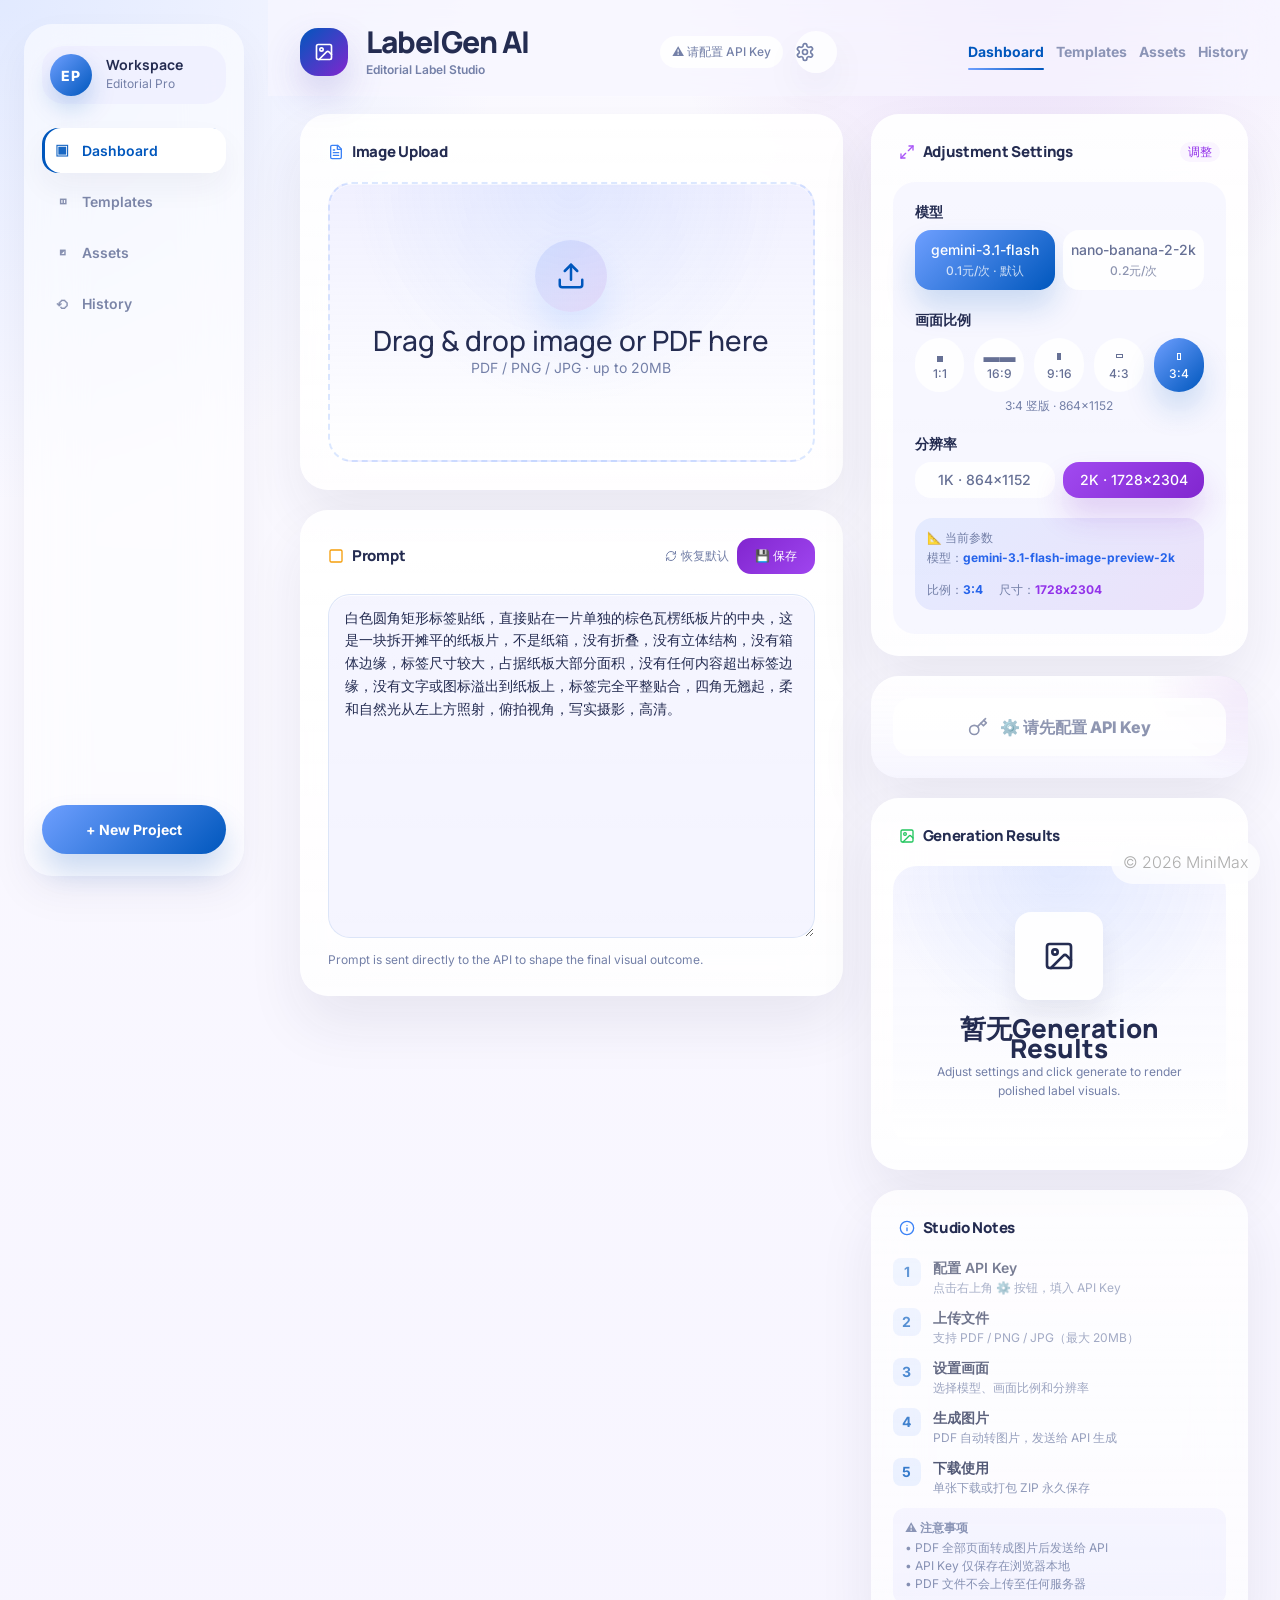
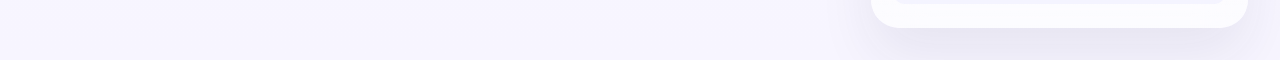
==== commit 80910dbd: "restyle app with editorial dashboard shell" ====
--- a/index.html
+++ b/index.html
@@ -3,13 +3,52 @@
   <head>
     <meta charset="UTF-8" />
     <meta name="viewport" content="width=device-width, initial-scale=1.0" />
-    <title>实拍标签生成器 - 电子标签转化为实拍图片</title>
-    <meta name="description" content="将 PDF 内容转换为精美图片，AI 驱动的视觉内容生成工具" />
+    <title>LabelGen AI - Editorial Label Studio</title>
+    <meta name="description" content="以蓝紫 editorial dashboard 风格重构的标签生成工作台，将 PDF 或图片快速转化为高质感实拍效果图。" />
+    <link rel="preconnect" href="https://fonts.googleapis.com" />
+    <link rel="preconnect" href="https://fonts.gstatic.com" crossorigin />
+    <link href="https://fonts.googleapis.com/css2?family=Inter:wght@400;500;600;700;800&family=Manrope:wght@600;700;800&display=swap" rel="stylesheet" />
     <script type="module" crossorigin src="/assets/index-xyz_pO0-.js"></script>
     <link rel="stylesheet" crossorigin href="/assets/index-De69yEZo.css">
+    <link rel="stylesheet" href="/assets/editorial-overrides.css">
   </head>
   <body>
-    <div id="root"></div>
+    <div class="editorial-layout">
+      <aside class="editorial-sidebar">
+        <div class="editorial-sidebar__brand">
+          <div class="editorial-sidebar__avatar">EP</div>
+          <div class="editorial-sidebar__copy">
+            <strong>Workspace</strong>
+            <span>Editorial Pro</span>
+          </div>
+        </div>
+
+        <nav class="editorial-sidebar__nav" aria-label="Primary">
+          <a class="editorial-sidebar__item is-active" href="javascript:void(0)">
+            <span class="editorial-sidebar__icon">▣</span>
+            <span>Dashboard</span>
+          </a>
+          <a class="editorial-sidebar__item" href="javascript:void(0)">
+            <span class="editorial-sidebar__icon">◫</span>
+            <span>Templates</span>
+          </a>
+          <a class="editorial-sidebar__item" href="javascript:void(0)">
+            <span class="editorial-sidebar__icon">◩</span>
+            <span>Assets</span>
+          </a>
+          <a class="editorial-sidebar__item" href="javascript:void(0)">
+            <span class="editorial-sidebar__icon">⟲</span>
+            <span>History</span>
+          </a>
+        </nav>
+
+        <button class="editorial-sidebar__cta" type="button">+ New Project</button>
+      </aside>
+
+      <div class="editorial-stage">
+        <div id="root"></div>
+      </div>
+    </div>
   
 <style>
 
@@ -199,6 +238,128 @@
 
 
 <script>
+(function () {
+  var root = document.getElementById("root");
+  if (!root) return;
+
+  var topNavMarkup = [
+    '<nav class="editorial-topnav" aria-label="Sections">',
+    '<a class="is-active" href="javascript:void(0)">Dashboard</a>',
+    '<a href="javascript:void(0)">Templates</a>',
+    '<a href="javascript:void(0)">Assets</a>',
+    '<a href="javascript:void(0)">History</a>',
+    "</nav>",
+  ].join("");
+
+  function renameSectionTitles(app) {
+    var headerTitle = app.querySelector("header h1");
+    var headerSub = app.querySelector("header h1 + p");
+    if (headerTitle) headerTitle.textContent = "LabelGen AI";
+    if (headerSub) headerSub.textContent = "Editorial Label Studio";
+
+    app.querySelectorAll("main h2").forEach(function (node) {
+      var text = node.textContent && node.textContent.trim();
+      if (text === "Image Upload" || text === "上传电子标签") node.textContent = "Image Upload";
+      if (text === "提示词 Prompt" || text === "Prompt") node.textContent = "Prompt";
+      if (text === "调整设置" || text === "Adjustment Settings") node.textContent = "Adjustment Settings";
+      if (text === "生成结果" || text === "Generation Results") node.textContent = "Generation Results";
+      if (text === "使用说明" || text === "Studio Notes") node.textContent = "Studio Notes";
+    });
+
+    app.querySelectorAll("p").forEach(function (node) {
+      var text = node.textContent && node.textContent.trim();
+      if (text === "拖拽 PDF 或图片到此处") node.textContent = "Drag & drop image or PDF here";
+      if (text === "支持 PDF / PNG / JPG · 最大 20MB") node.textContent = "PDF / PNG / JPG · up to 20MB";
+      if (text === "暂无生成结果") node.textContent = "Ready to Generate";
+      if (text === "上传 PDF 并点击生成图片") node.textContent = "Adjust settings and click generate to render polished label visuals.";
+      if (text === "💡 Prompt 直接发送给 API，描述最终图片效果") node.textContent = "Prompt is sent directly to the API to shape the final visual outcome.";
+    });
+  }
+
+  function enhanceAppShell() {
+    var app = root.firstElementChild;
+    if (!app) return;
+
+    app.classList.add("editorial-app");
+
+    var header = app.querySelector("header");
+    var headerInner = header && header.firstElementChild;
+    if (header && headerInner) {
+      header.classList.add("editorial-header");
+      headerInner.classList.add("editorial-header__inner");
+      if (headerInner.children[0]) headerInner.children[0].classList.add("editorial-brand-mark");
+      if (headerInner.children[1]) headerInner.children[1].classList.add("editorial-brand-copy");
+      if (headerInner.lastElementChild) headerInner.lastElementChild.classList.add("editorial-header__actions");
+      if (!headerInner.querySelector(".editorial-topnav")) {
+        headerInner.insertAdjacentHTML("beforeend", topNavMarkup);
+        var nav = headerInner.querySelector(".editorial-topnav");
+        if (nav && headerInner.lastElementChild !== nav) {
+          headerInner.insertBefore(nav, headerInner.querySelector(".editorial-header__actions"));
+        }
+      }
+    }
+
+    var main = app.querySelector("main");
+    var mainGrid = main && main.firstElementChild;
+    if (!main || !mainGrid || mainGrid.children.length < 2) return;
+
+    main.classList.add("editorial-main");
+    mainGrid.classList.add("editorial-main-grid");
+
+    var leftCol = mainGrid.children[0];
+    var rightCol = mainGrid.children[1];
+    leftCol.classList.add("editorial-column", "editorial-column--left");
+    rightCol.classList.add("editorial-column", "editorial-column--right");
+
+    var uploadCard = leftCol.children[0];
+    var promptCard = leftCol.children[1];
+    var settingsCard = rightCol.children[0];
+    var actionCard = rightCol.children[1];
+    var resultCard = rightCol.children[2];
+    var noteCard = rightCol.children[3];
+
+    [uploadCard, promptCard, settingsCard, actionCard, resultCard, noteCard].forEach(function (card) {
+      if (card) card.classList.add("editorial-card");
+    });
+
+    if (uploadCard) {
+      uploadCard.classList.add("editorial-upload-card");
+      if (uploadCard.children[1]) uploadCard.children[1].classList.add("editorial-dropzone");
+    }
+
+    if (promptCard) {
+      promptCard.classList.add("editorial-prompt-card");
+      if (promptCard.children[1]) promptCard.children[1].classList.add("editorial-prompt-body");
+      var textarea = promptCard.querySelector("textarea");
+      if (textarea) textarea.classList.add("editorial-textarea");
+    }
+
+    if (settingsCard) {
+      settingsCard.classList.add("editorial-settings-card");
+      if (settingsCard.children[1]) settingsCard.children[1].classList.add("editorial-settings-body");
+    }
+
+    if (actionCard) actionCard.classList.add("editorial-action-card");
+    if (resultCard) {
+      resultCard.classList.add("editorial-result-card");
+      if (resultCard.children[1]) resultCard.children[1].classList.add("editorial-result-body");
+    }
+    if (noteCard) noteCard.classList.add("editorial-note-card");
+
+    renameSectionTitles(app);
+  }
+
+  var frame = null;
+  function scheduleEnhance() {
+    if (frame) cancelAnimationFrame(frame);
+    frame = requestAnimationFrame(enhanceAppShell);
+  }
+
+  var observer = new MutationObserver(scheduleEnhance);
+  observer.observe(root, { childList: true, subtree: true });
+  scheduleEnhance();
+})();
+
 /**
  * Iframe 元素高亮注入脚本
  * 需要在目标网站中引入此脚本来支持跨域 iframe 高亮功能
--- a/assets/editorial-overrides.css
+++ b/assets/editorial-overrides.css
@@ -0,0 +1,656 @@
+:root{
+  --editorial-surface:#f7f5ff;
+  --editorial-surface-low:#efefff;
+  --editorial-surface-lowest:rgba(255,255,255,.84);
+  --editorial-primary:#0057bd;
+  --editorial-primary-soft:#6e9fff;
+  --editorial-secondary:#8126cf;
+  --editorial-text:#242c51;
+  --editorial-text-soft:#7480a8;
+  --editorial-shadow:0 28px 56px rgba(36,44,81,.08);
+  --editorial-shadow-soft:0 18px 40px rgba(36,44,81,.05);
+}
+
+html,body{
+  background:
+    radial-gradient(circle at top left, rgba(110,159,255,.18), transparent 24%),
+    radial-gradient(circle at 80% 0%, rgba(129,38,207,.12), transparent 18%),
+    linear-gradient(180deg, #fbfaff 0%, var(--editorial-surface) 100%) !important;
+  color:var(--editorial-text);
+}
+
+body{
+  font-family:"Inter",-apple-system,BlinkMacSystemFont,"Segoe UI",sans-serif !important;
+  min-height:100vh;
+}
+
+h1,h2,h3,.editorial-sidebar__copy strong{
+  font-family:"Manrope","Inter",-apple-system,BlinkMacSystemFont,"Segoe UI",sans-serif;
+}
+
+.editorial-layout{
+  display:flex;
+  min-height:100vh;
+}
+
+.editorial-sidebar{
+  position:fixed;
+  inset:24px auto 24px 24px;
+  width:220px;
+  padding:22px 18px;
+  border-radius:28px;
+  background:rgba(255,255,255,.54);
+  backdrop-filter:blur(28px);
+  box-shadow:var(--editorial-shadow-soft);
+  display:flex;
+  flex-direction:column;
+  gap:24px;
+  z-index:20;
+}
+
+.editorial-sidebar__brand{
+  display:flex;
+  align-items:center;
+  gap:14px;
+  padding:8px;
+  background:rgba(239,239,255,.78);
+  border-radius:22px;
+}
+
+.editorial-sidebar__avatar{
+  width:42px;
+  height:42px;
+  border-radius:999px;
+  display:flex;
+  align-items:center;
+  justify-content:center;
+  background:linear-gradient(135deg, var(--editorial-primary-soft), var(--editorial-primary));
+  color:#fff;
+  font-size:14px;
+  font-weight:800;
+  letter-spacing:.04em;
+  box-shadow:0 12px 24px rgba(0,87,189,.22);
+}
+
+.editorial-sidebar__copy{
+  display:flex;
+  flex-direction:column;
+  gap:2px;
+}
+
+.editorial-sidebar__copy strong{
+  font-size:14px;
+  line-height:1.2;
+  color:var(--editorial-text);
+}
+
+.editorial-sidebar__copy span{
+  font-size:12px;
+  color:var(--editorial-text-soft);
+}
+
+.editorial-sidebar__nav{
+  display:flex;
+  flex-direction:column;
+  gap:6px;
+}
+
+.editorial-sidebar__item{
+  display:flex;
+  align-items:center;
+  gap:12px;
+  padding:12px 12px;
+  border-radius:16px;
+  color:#7b85a8;
+  font-size:14px;
+  font-weight:600;
+  transition:all .2s ease-in-out;
+}
+
+.editorial-sidebar__item:hover{
+  background:rgba(239,239,255,.9);
+  color:var(--editorial-text);
+}
+
+.editorial-sidebar__item.is-active{
+  background:#fff;
+  color:var(--editorial-primary);
+  box-shadow:inset 3px 0 0 var(--editorial-primary), 0 14px 30px rgba(36,44,81,.05);
+}
+
+.editorial-sidebar__icon{
+  width:16px;
+  text-align:center;
+  opacity:.9;
+}
+
+.editorial-sidebar__cta{
+  margin-top:auto;
+  border:0;
+  border-radius:999px;
+  padding:14px 18px;
+  background:linear-gradient(135deg, var(--editorial-primary-soft), var(--editorial-primary));
+  color:#fff;
+  font-size:14px;
+  font-weight:700;
+  box-shadow:0 18px 30px rgba(0,87,189,.2);
+  transition:transform .2s ease, box-shadow .2s ease;
+}
+
+.editorial-sidebar__cta:hover{
+  transform:translateY(-1px);
+  box-shadow:0 22px 34px rgba(0,87,189,.26);
+}
+
+.editorial-stage{
+  flex:1;
+  min-width:0;
+  margin-left:268px;
+}
+
+.editorial-app{
+  background:transparent !important;
+}
+
+.editorial-header{
+  position:sticky !important;
+  top:0;
+  background:rgba(247,245,255,.72) !important;
+  border:0 !important;
+  box-shadow:none !important;
+  backdrop-filter:blur(24px);
+}
+
+.editorial-header__inner{
+  max-width:none !important;
+  padding:26px 32px 18px !important;
+  gap:18px !important;
+}
+
+.editorial-brand-mark{
+  width:48px !important;
+  height:48px !important;
+  border-radius:18px !important;
+  background:linear-gradient(135deg, var(--editorial-primary), var(--editorial-secondary)) !important;
+  box-shadow:0 18px 36px rgba(80,72,180,.22) !important;
+}
+
+.editorial-brand-copy h1{
+  font-size:30px !important;
+  line-height:1.05 !important;
+  font-weight:800 !important;
+  color:var(--editorial-text) !important;
+  letter-spacing:-.03em;
+}
+
+.editorial-brand-copy p{
+  margin-top:4px;
+  font-size:12px !important;
+  line-height:1.35;
+  color:var(--editorial-text-soft) !important;
+  font-weight:600 !important;
+}
+
+.editorial-topnav{
+  display:flex;
+  align-items:center;
+  gap:28px;
+  margin-left:clamp(24px,4vw,88px);
+}
+
+.editorial-topnav a{
+  position:relative;
+  font-size:14px;
+  font-weight:700;
+  color:#8b94b6;
+  transition:color .2s ease-in-out;
+}
+
+.editorial-topnav a:hover,
+.editorial-topnav a.is-active{
+  color:var(--editorial-primary);
+}
+
+.editorial-topnav a.is-active::after{
+  content:"";
+  position:absolute;
+  left:0;
+  right:0;
+  bottom:-8px;
+  height:2px;
+  border-radius:999px;
+  background:linear-gradient(90deg, var(--editorial-primary-soft), var(--editorial-primary));
+}
+
+.editorial-header__actions{
+  display:flex !important;
+  align-items:center !important;
+  gap:12px !important;
+  margin-left:auto !important;
+}
+
+.editorial-header__actions > span{
+  padding:8px 12px !important;
+  border-radius:999px !important;
+  background:rgba(255,255,255,.78) !important;
+  color:var(--editorial-text-soft) !important;
+  box-shadow:var(--editorial-shadow-soft);
+}
+
+.editorial-header__actions > button{
+  width:42px;
+  height:42px;
+  padding:0 !important;
+  border-radius:999px !important;
+  background:rgba(255,255,255,.8) !important;
+  color:#7078a2 !important;
+  box-shadow:var(--editorial-shadow-soft);
+}
+
+.editorial-main{
+  max-width:none !important;
+  padding:18px 32px 32px !important;
+}
+
+.editorial-main-grid{
+  display:grid !important;
+  grid-template-columns:minmax(0,1.15fr) minmax(360px,.8fr) !important;
+  gap:28px !important;
+}
+
+.editorial-column{
+  gap:28px !important;
+}
+
+.editorial-card{
+  position:relative;
+  overflow:hidden;
+  background:var(--editorial-surface-lowest) !important;
+  border:none !important;
+  border-radius:28px !important;
+  box-shadow:var(--editorial-shadow);
+  backdrop-filter:blur(24px);
+}
+
+.editorial-card::before{
+  content:"";
+  position:absolute;
+  inset:0;
+  border-radius:inherit;
+  background:linear-gradient(180deg, rgba(255,255,255,.45), rgba(255,255,255,.08));
+  pointer-events:none;
+}
+
+.editorial-card > div:first-child{
+  position:relative;
+  z-index:1;
+  padding:28px 28px 0 !important;
+  border:none !important;
+  background:transparent !important;
+}
+
+.editorial-card > div:first-child h2{
+  font-size:15px !important;
+  font-weight:800 !important;
+  color:var(--editorial-text) !important;
+  letter-spacing:-.02em;
+}
+
+.editorial-card > div:first-child span,
+.editorial-card > div:first-child p,
+.editorial-card > div:first-child button{
+  position:relative;
+  z-index:1;
+}
+
+.editorial-upload-card .editorial-dropzone{
+  position:relative;
+  z-index:1;
+  margin:20px 28px 28px !important;
+  min-height:280px;
+  border:2px dashed rgba(110,159,255,.24) !important;
+  border-radius:24px !important;
+  background:
+    radial-gradient(circle at top, rgba(110,159,255,.12), transparent 60%),
+    linear-gradient(180deg, rgba(239,239,255,.92), rgba(255,255,255,.76)) !important;
+  box-shadow:inset 0 1px 0 rgba(255,255,255,.55);
+}
+
+.editorial-upload-card .editorial-dropzone .text-center p:first-child,
+.editorial-upload-card .editorial-dropzone .font-semibold{
+  font-size:28px;
+  line-height:1.15;
+  font-family:"Manrope","Inter",sans-serif;
+  color:var(--editorial-text) !important;
+}
+
+.editorial-upload-card .editorial-dropzone .text-center p:last-child{
+  font-size:14px !important;
+  color:var(--editorial-text-soft) !important;
+}
+
+.editorial-upload-card .editorial-dropzone .rounded-full{
+  width:72px !important;
+  height:72px !important;
+  background:linear-gradient(135deg, rgba(110,159,255,.2), rgba(129,38,207,.12)) !important;
+  box-shadow:0 20px 32px rgba(110,159,255,.18);
+}
+
+.editorial-upload-card .editorial-dropzone .rounded-full svg{
+  width:30px !important;
+  height:30px !important;
+  color:var(--editorial-primary) !important;
+}
+
+.editorial-prompt-body{
+  position:relative;
+  z-index:1;
+  padding:20px 28px 28px !important;
+}
+
+.editorial-prompt-body .flex.items-center.gap-2.flex-wrap{
+  gap:10px !important;
+}
+
+.editorial-textarea,
+.editorial-prompt-card textarea{
+  min-height:220px;
+  border:1px solid rgba(0,87,189,.1) !important;
+  border-radius:22px !important;
+  background:rgba(239,239,255,.62) !important;
+  color:var(--editorial-text) !important;
+  box-shadow:inset 0 1px 0 rgba(255,255,255,.8);
+}
+
+.editorial-prompt-card textarea:focus{
+  border-color:rgba(0,87,189,.34) !important;
+  box-shadow:0 0 0 4px rgba(110,159,255,.16) !important;
+}
+
+.editorial-prompt-card .text-xs.px-3.py-1{
+  padding:10px 18px !important;
+  border-radius:14px !important;
+  background:linear-gradient(135deg, var(--editorial-secondary), #9f45ef) !important;
+  color:#fff !important;
+  box-shadow:0 16px 26px rgba(129,38,207,.22);
+}
+
+.editorial-prompt-card .text-xs.text-slate-400{
+  color:var(--editorial-text-soft) !important;
+}
+
+.editorial-settings-body{
+  position:relative;
+  z-index:1;
+  padding:20px 22px 24px !important;
+  background:rgba(239,239,255,.52);
+  margin:20px 22px 22px;
+  border-radius:22px;
+}
+
+.editorial-settings-card .grid button,
+.editorial-action-card button,
+.editorial-result-card button{
+  border:none !important;
+  transition:all .2s ease-in-out !important;
+}
+
+.editorial-settings-card button[class*="bg-slate-100"],
+.editorial-action-card button[class*="bg-slate-100"]{
+  background:rgba(255,255,255,.82) !important;
+  color:#667095 !important;
+  box-shadow:none !important;
+}
+
+.editorial-settings-card button[class*="bg-blue-500"]{
+  background:linear-gradient(135deg, var(--editorial-primary-soft), var(--editorial-primary)) !important;
+  color:#fff !important;
+  box-shadow:0 18px 30px rgba(0,87,189,.18) !important;
+}
+
+.editorial-settings-card button[class*="bg-purple-500"]{
+  background:linear-gradient(135deg, #a14af0, var(--editorial-secondary)) !important;
+  color:#fff !important;
+  box-shadow:0 18px 30px rgba(129,38,207,.2) !important;
+}
+
+.editorial-settings-card .grid-cols-5{
+  gap:10px !important;
+}
+
+.editorial-settings-card .grid-cols-5 button{
+  border-radius:999px !important;
+  min-height:54px;
+}
+
+.editorial-settings-card .grid-cols-2 button{
+  border-radius:16px !important;
+}
+
+.editorial-settings-card .bg-gradient-to-r.from-blue-50.to-purple-50{
+  background:linear-gradient(135deg, rgba(110,159,255,.14), rgba(129,38,207,.1)) !important;
+  border:none !important;
+  border-radius:18px !important;
+}
+
+.editorial-settings-card .text-xs.text-slate-400,
+.editorial-settings-card .text-xs.text-slate-500,
+.editorial-result-card .text-xs.text-slate-300,
+.editorial-result-card .text-xs.text-slate-400,
+.editorial-note-card .text-xs,
+.editorial-note-card .text-slate-400,
+.editorial-note-card .text-amber-600,
+.editorial-note-card .text-amber-700{
+  color:var(--editorial-text-soft) !important;
+}
+
+.editorial-action-card{
+  padding:22px !important;
+  background:
+    radial-gradient(circle at top right, rgba(129,38,207,.16), transparent 26%),
+    linear-gradient(180deg, rgba(255,255,255,.86), rgba(245,244,255,.92)) !important;
+}
+
+.editorial-action-card > button{
+  min-height:58px;
+  border-radius:18px !important;
+  font-size:16px !important;
+  font-weight:800 !important;
+}
+
+.editorial-action-card > button[class*="bg-gradient-to-r"]{
+  background:linear-gradient(135deg, var(--editorial-primary-soft), var(--editorial-primary)) !important;
+  box-shadow:0 22px 38px rgba(0,87,189,.24) !important;
+}
+
+.editorial-result-body{
+  position:relative;
+  z-index:1;
+  padding:20px 22px 24px !important;
+}
+
+.editorial-result-card .grid.grid-cols-2{
+  gap:14px !important;
+}
+
+.editorial-result-card .grid.grid-cols-2 > div{
+  border:none !important;
+  border-radius:20px !important;
+  background:rgba(239,239,255,.72) !important;
+  box-shadow:inset 0 0 0 1px rgba(110,159,255,.08);
+}
+
+.editorial-result-card .py-20{
+  min-height:280px;
+  padding:38px 24px !important;
+  background:
+    radial-gradient(circle at top, rgba(110,159,255,.14), transparent 55%),
+    linear-gradient(180deg, rgba(239,239,255,.62), rgba(255,255,255,.68));
+  border-radius:24px;
+}
+
+.editorial-result-card .py-20 .w-16{
+  width:88px !important;
+  height:88px !important;
+  margin-bottom:18px !important;
+  background:rgba(255,255,255,.92) !important;
+  box-shadow:0 16px 26px rgba(36,44,81,.08);
+}
+
+.editorial-result-card .py-20 p:first-of-type{
+  font-family:"Manrope","Inter",sans-serif;
+  font-size:26px !important;
+  font-weight:800 !important;
+  color:var(--editorial-text) !important;
+}
+
+.editorial-result-card .py-20 p:last-of-type{
+  max-width:280px;
+  line-height:1.6;
+}
+
+.editorial-note-card{
+  background:rgba(255,255,255,.62) !important;
+}
+
+.editorial-note-card .p-5{
+  padding:20px 22px 24px !important;
+}
+
+.editorial-note-card .bg-amber-50{
+  background:rgba(239,239,255,.66) !important;
+  border:none !important;
+}
+
+.editorial-note-card .w-7{
+  background:rgba(110,159,255,.16) !important;
+  color:var(--editorial-primary) !important;
+}
+
+.editorial-app .bg-green-100,
+.editorial-app .bg-amber-100,
+.editorial-app .bg-blue-50,
+.editorial-app .bg-green-50,
+.editorial-app .bg-red-50,
+.editorial-app .bg-purple-50{
+  border:none !important;
+  box-shadow:none !important;
+}
+
+.editorial-app .text-slate-300,
+.editorial-app .text-slate-400,
+.editorial-app .text-slate-500,
+.editorial-app .text-slate-600,
+.editorial-app .text-slate-700,
+.editorial-app .text-slate-800{
+  color:var(--editorial-text) !important;
+}
+
+.editorial-app .text-slate-400,
+.editorial-app .text-slate-500,
+.editorial-app .text-slate-600{
+  color:var(--editorial-text-soft) !important;
+}
+
+.editorial-app > div[class*="backdrop-blur"]{
+  backdrop-filter:blur(18px);
+}
+
+.editorial-app > div[class*="backdrop-blur"] > div{
+  border:none !important;
+  border-radius:28px !important;
+  background:rgba(255,255,255,.88) !important;
+  box-shadow:var(--editorial-shadow) !important;
+}
+
+.editorial-app > div[class*="backdrop-blur"] input{
+  border:1px solid rgba(0,87,189,.12) !important;
+  border-radius:16px !important;
+  background:rgba(239,239,255,.52) !important;
+  color:var(--editorial-text) !important;
+}
+
+.editorial-app > div[class*="backdrop-blur"] button[class*="bg-gradient"]{
+  border-radius:16px !important;
+  background:linear-gradient(135deg, var(--editorial-primary-soft), var(--editorial-primary)) !important;
+  box-shadow:0 18px 30px rgba(0,87,189,.22) !important;
+}
+
+.inland-security-footer{
+  right:20px !important;
+  bottom:16px !important;
+}
+
+.trigger-content{
+  padding:10px 12px !important;
+  border-radius:999px !important;
+  background:rgba(255,255,255,.64) !important;
+  backdrop-filter:blur(16px);
+}
+
+.tooltip-content{
+  background:rgba(255,255,255,.88) !important;
+  border:none !important;
+  box-shadow:var(--editorial-shadow-soft) !important;
+}
+
+@media (max-width: 1100px){
+  .editorial-sidebar{
+    display:none;
+  }
+
+  .editorial-stage{
+    margin-left:0;
+  }
+
+  .editorial-header__inner{
+    flex-wrap:wrap;
+  }
+
+  .editorial-topnav{
+    order:3;
+    width:100%;
+    margin-left:0;
+    padding-top:6px;
+    overflow:auto;
+  }
+
+  .editorial-main-grid{
+    grid-template-columns:1fr !important;
+  }
+}
+
+@media (max-width: 640px){
+  .editorial-header__inner,
+  .editorial-main{
+    padding-left:16px !important;
+    padding-right:16px !important;
+  }
+
+  .editorial-brand-copy h1{
+    font-size:24px !important;
+  }
+
+  .editorial-card > div:first-child,
+  .editorial-prompt-body,
+  .editorial-result-body,
+  .editorial-note-card .p-5{
+    padding-left:18px !important;
+    padding-right:18px !important;
+  }
+
+  .editorial-upload-card .editorial-dropzone{
+    margin-left:18px !important;
+    margin-right:18px !important;
+    min-height:220px;
+  }
+
+  .editorial-settings-body{
+    margin-left:18px;
+    margin-right:18px;
+  }
+
+  .editorial-topnav{
+    gap:18px;
+  }
+}
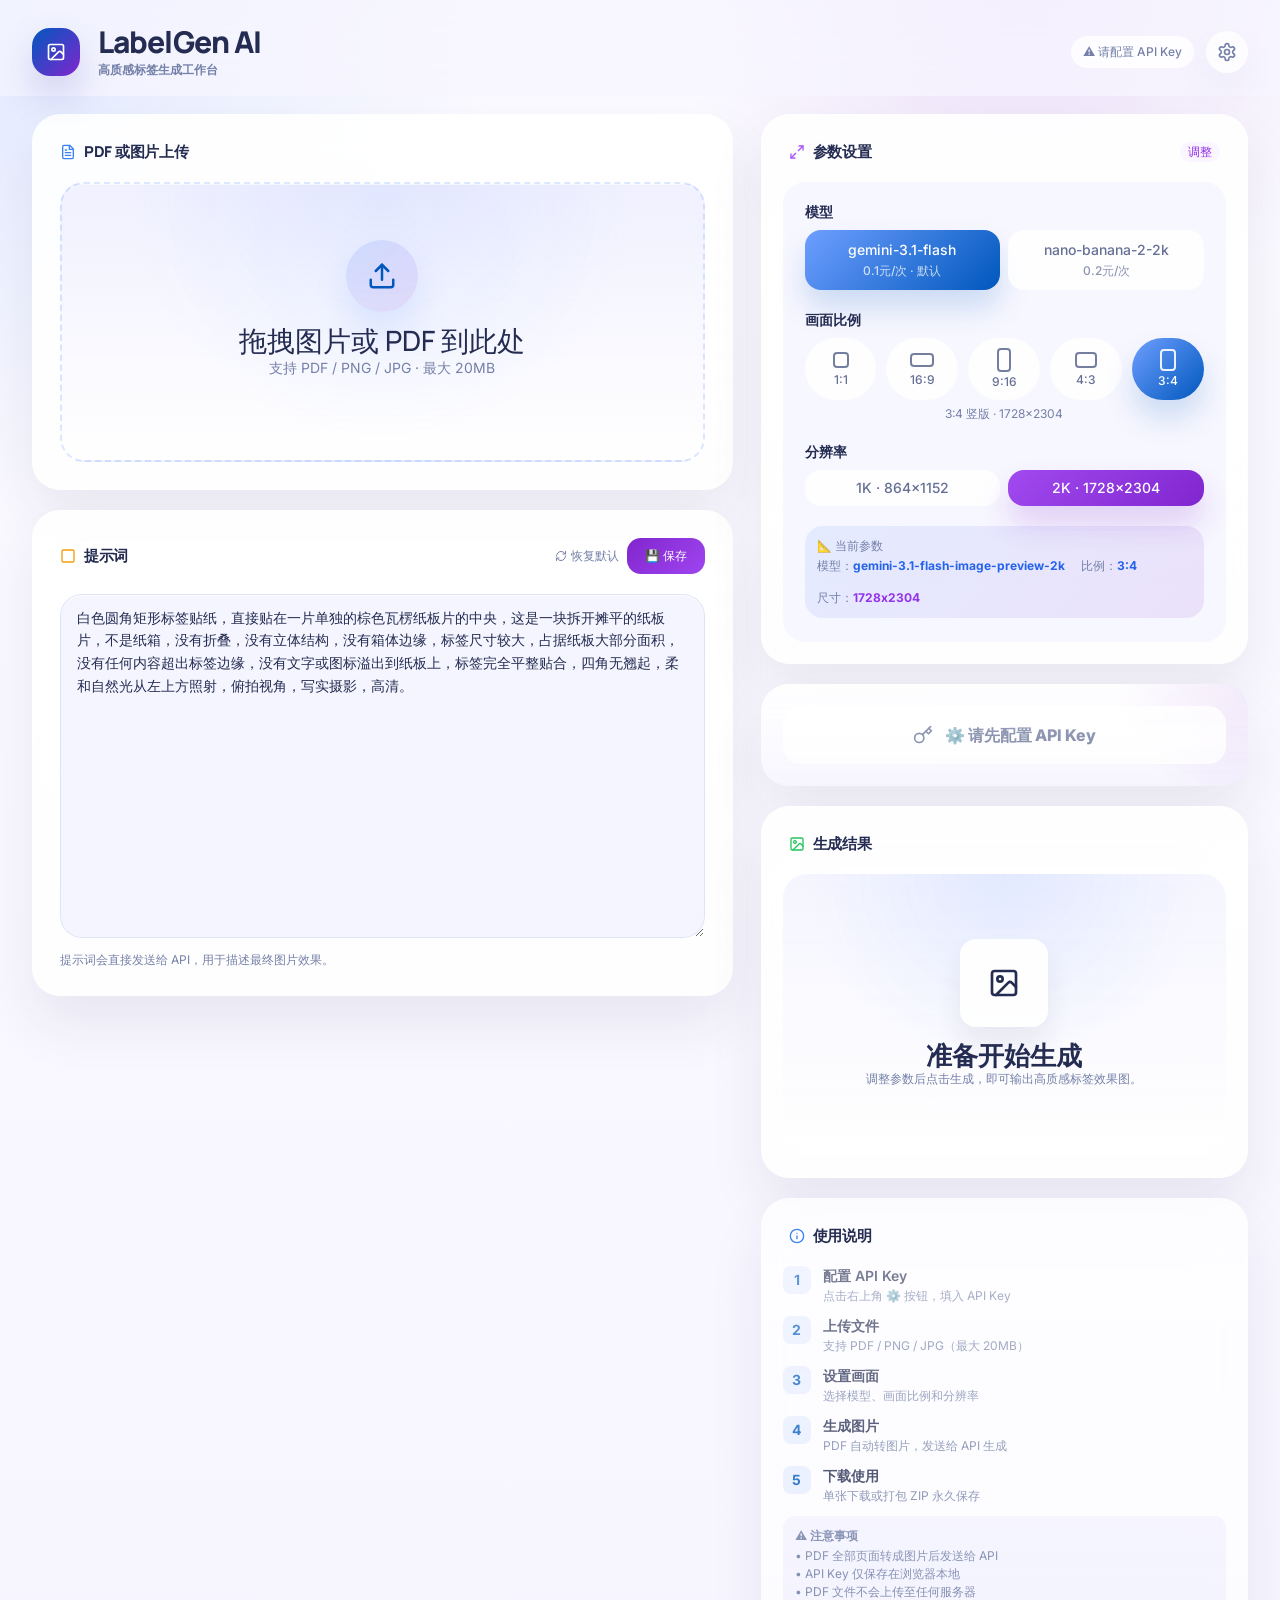
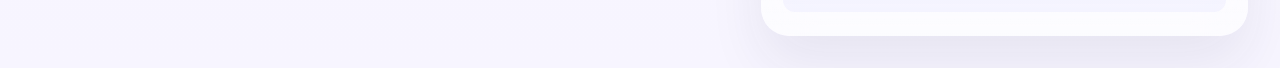
==== commit 69139371: "refine localized editorial ui" ====
--- a/index.html
+++ b/index.html
@@ -3,7 +3,7 @@
   <head>
     <meta charset="UTF-8" />
     <meta name="viewport" content="width=device-width, initial-scale=1.0" />
-    <title>LabelGen AI - Editorial Label Studio</title>
+    <title>LabelGen AI - 高质感标签生成工作台</title>
     <meta name="description" content="以蓝紫 editorial dashboard 风格重构的标签生成工作台，将 PDF 或图片快速转化为高质感实拍效果图。" />
     <link rel="preconnect" href="https://fonts.googleapis.com" />
     <link rel="preconnect" href="https://fonts.gstatic.com" crossorigin />
@@ -14,266 +14,104 @@
   </head>
   <body>
     <div class="editorial-layout">
-      <aside class="editorial-sidebar">
-        <div class="editorial-sidebar__brand">
-          <div class="editorial-sidebar__avatar">EP</div>
-          <div class="editorial-sidebar__copy">
-            <strong>Workspace</strong>
-            <span>Editorial Pro</span>
-          </div>
-        </div>
-
-        <nav class="editorial-sidebar__nav" aria-label="Primary">
-          <a class="editorial-sidebar__item is-active" href="javascript:void(0)">
-            <span class="editorial-sidebar__icon">▣</span>
-            <span>Dashboard</span>
-          </a>
-          <a class="editorial-sidebar__item" href="javascript:void(0)">
-            <span class="editorial-sidebar__icon">◫</span>
-            <span>Templates</span>
-          </a>
-          <a class="editorial-sidebar__item" href="javascript:void(0)">
-            <span class="editorial-sidebar__icon">◩</span>
-            <span>Assets</span>
-          </a>
-          <a class="editorial-sidebar__item" href="javascript:void(0)">
-            <span class="editorial-sidebar__icon">⟲</span>
-            <span>History</span>
-          </a>
-        </nav>
-
-        <button class="editorial-sidebar__cta" type="button">+ New Project</button>
-      </aside>
-
       <div class="editorial-stage">
         <div id="root"></div>
       </div>
     </div>
-  
-<style>
-
-* {
-  margin: 0;
-  padding: 0;
-  box-sizing: border-box;
-}
-
-body {
-  font-family: -apple-system, BlinkMacSystemFont, 'Segoe UI', Roboto, 'Helvetica Neue', Arial, sans-serif;
-}
-
-.inland-security-footer {
-  position: fixed;
-  z-index: 10;
-  bottom: 0;
-  right: 0;
-  width: fit-content;
-  display: flex;
-  justify-content: flex-end;
-}
-
-.tooltip-container {
-  position: relative;
-}
-
-.trigger-content {
-  display: flex;
-  flex-wrap: wrap;
-  align-items: center;
-  justify-content: center;
-  padding: 8px;
-  background-color: transparent;
-  border-radius: 8px;
-  cursor: pointer;
-}
-
-.minimax-link {
-  display: flex;
-  align-items: center;
-  cursor: pointer;
-  font-weight: 300;
-  color: #adadad;
-  text-decoration: none;
-}
-
-.minimax-link:visited {
-  color: #adadad;
-}
-
-.minimax-link:hover {
-  color: #666666;
-}
-
-.tooltip-content {
-  position: absolute;
-  bottom: 100%;
-  right: 0;
-  display: none;
-  flex-direction: column;
-  align-items: center;
-  gap: 8px;
-  padding: 8px;
-  padding-bottom: 16px; /* 8px 内容间距 + 8px 用于鼠标移动的透明区域 */
-  font-size: 12px;
-  line-height: 17px;
-  background-color: #fafafa;
-  border-radius: 12px;
-  white-space: nowrap;
-  box-shadow: 0 2px 8px rgba(0, 0, 0, 0.15);
-  color: #171717;
-}
-
-/* 创建透明的连接区域，让鼠标可以平滑移动到 tooltip */
-.tooltip-content::after {
-  content: '';
-  position: absolute;
-  bottom: -8px;
-  left: 0;
-  right: 0;
-  height: 16px;
-}
-
-.tooltip-container:hover .tooltip-content {
-  display: flex;
-}
-
-.info-section {
-  display: flex;
-  flex-wrap: wrap;
-  justify-content: center;
-  gap: 12px;
-}
-
-.beian-link {
-  display: flex;
-  align-items: center;
-  text-decoration: none;
-  color: #171717;
-}
-
-.beian-icon {
-  width: 14px;
-  height: 14px;
-  margin-right: 2px;
-}
-
-.underline-text {
-  color: #171717;
-  text-decoration: underline;
-}
-
-.underline-text:hover {
-  color: #000000;
-}
-
-/* 深色模式支持 */
-@media (prefers-color-scheme: dark) {
-  .trigger-content {
-    background-color: transparent;
-  }
-
-  .minimax-link,
-  .minimax-link:visited {
-    color: #666666;
-  }
-
-  .minimax-link:hover {
-    color: #adadad;
-  }
-
-  .tooltip-content {
-    background-color: #262626;
-    color: #ededed;
-  }
-
-  .beian-link,
-  .underline-text {
-    color: #ededed;
-  }
-
-  .underline-text:hover {
-    color: #ffffff;
-  }
-}
-
-</style>
-<div class="inland-security-footer">
-  <div class="tooltip-container">
-    <div class="trigger-content">
-      <a href="https://www.minimaxi.com/" target="_blank" rel="noreferrer" class="minimax-link">
-        <span>© 2026 MiniMax</span>
-      </a>
-    </div>
-    <div class="tooltip-content">
-      <section class="info-section">
-        <span>上海稀宇科技有限公司</span>
-      </section>
-
-      <section class="info-section">
-        <a class="beian-link" href="https://www.beian.gov.cn/portal/registerSystemInfo?recordcode=31010402010179" target="_blank" rel="noreferrer">
-          <img alt="hailuo-beian-icon" src="https://cdn.hailuoai.com/hailuo-video-web/public_assets/223037d3-79fd-4db0-a456-749f38a6a14b.png" class="beian-icon">
-          <span class="underline-text">沪公网安备31010402010179号</span>
-        </a>
-        <a href="https://beian.miit.gov.cn/" target="_blank" rel="noreferrer" class="underline-text">
-          沪ICP备2023003282号-38
-        </a>
-      </section>
-
-      <section class="info-section">
-        <span>模型名称：MiniMax</span>
-        <span>备案号：Shanghai-MiniMax-202505230046</span>
-      </section>
-
-      <section class="info-section">
-        <a href="https://agent.minimaxi.com/doc/zh/terms-of-service.html" target="_blank" rel="noreferrer" class="underline-text">
-          用户协议
-        </a>
-        <a href="https://agent.minimaxi.com/doc/zh/privacy-policy.html" target="_blank" rel="noreferrer" class="underline-text">
-          隐私政策
-        </a>
-      </section>
-    </div>
-  </div>
-</div>
-
-
 <script>
 (function () {
   var root = document.getElementById("root");
   if (!root) return;
 
-  var topNavMarkup = [
-    '<nav class="editorial-topnav" aria-label="Sections">',
-    '<a class="is-active" href="javascript:void(0)">Dashboard</a>',
-    '<a href="javascript:void(0)">Templates</a>',
-    '<a href="javascript:void(0)">Assets</a>',
-    '<a href="javascript:void(0)">History</a>',
-    "</nav>",
-  ].join("");
-
   function renameSectionTitles(app) {
     var headerTitle = app.querySelector("header h1");
     var headerSub = app.querySelector("header h1 + p");
     if (headerTitle) headerTitle.textContent = "LabelGen AI";
-    if (headerSub) headerSub.textContent = "Editorial Label Studio";
+    if (headerSub) headerSub.textContent = "高质感标签生成工作台";
 
     app.querySelectorAll("main h2").forEach(function (node) {
       var text = node.textContent && node.textContent.trim();
-      if (text === "Image Upload" || text === "上传电子标签") node.textContent = "Image Upload";
-      if (text === "提示词 Prompt" || text === "Prompt") node.textContent = "Prompt";
-      if (text === "调整设置" || text === "Adjustment Settings") node.textContent = "Adjustment Settings";
-      if (text === "生成结果" || text === "Generation Results") node.textContent = "Generation Results";
-      if (text === "使用说明" || text === "Studio Notes") node.textContent = "Studio Notes";
+      if (text === "Image Upload" || text === "上传电子标签" || text === "PDF or Image Upload" || text === "PDF 或图片上传") node.textContent = "PDF 或图片上传";
+      if (text === "提示词 Prompt" || text === "Prompt" || text === "提示词 提示词" || text === "提示词") node.textContent = "提示词";
+      if (text === "调整设置" || text === "Adjustment Settings" || text === "参数设置") node.textContent = "参数设置";
+      if (text === "生成结果" || text === "Generation Results") node.textContent = "生成结果";
+      if (text === "使用说明" || text === "Studio Notes") node.textContent = "使用说明";
     });
 
     app.querySelectorAll("p").forEach(function (node) {
       var text = node.textContent && node.textContent.trim();
-      if (text === "拖拽 PDF 或图片到此处") node.textContent = "Drag & drop image or PDF here";
-      if (text === "支持 PDF / PNG / JPG · 最大 20MB") node.textContent = "PDF / PNG / JPG · up to 20MB";
-      if (text === "暂无生成结果") node.textContent = "Ready to Generate";
-      if (text === "上传 PDF 并点击生成图片") node.textContent = "Adjust settings and click generate to render polished label visuals.";
-      if (text === "💡 Prompt 直接发送给 API，描述最终图片效果") node.textContent = "Prompt is sent directly to the API to shape the final visual outcome.";
-    });
+      if (text === "拖拽 PDF 或图片到此处" || text === "Drag & drop image or PDF here" || text === "拖拽图片或 PDF 到此处") node.textContent = "拖拽图片或 PDF 到此处";
+      if (text === "支持 PDF / PNG / JPG · 最大 20MB" || text === "PDF / PNG / JPG · up to 20MB") node.textContent = "支持 PDF / PNG / JPG · 最大 20MB";
+      if (text === "暂无生成结果" || text === "Ready to Generate" || text === "准备开始生成") node.textContent = "准备开始生成";
+      if (text === "上传 PDF 并点击生成图片" || text === "Adjust settings and click generate to render polished label visuals." || text === "调整参数后点击生成，即可输出高质感标签效果图。") node.textContent = "调整参数后点击生成，即可输出高质感标签效果图。";
+      if (text === "💡 Prompt 直接发送给 API，描述最终图片效果" || text === "Prompt is sent directly to the API to shape the final visual outcome." || text === "💡 提示词 直接发送给 API，描述最终图片效果" || text === "提示词会直接发送给 API，用于描述最终图片效果。") node.textContent = "提示词会直接发送给 API，用于描述最终图片效果。";
+    });
+  }
+
+  function enhanceAspectRatioUI(settingsCard) {
+    if (!settingsCard) return;
+
+    var ratioButtons = Array.from(settingsCard.querySelectorAll(".grid-cols-5 button"));
+    var ratioNames = {
+      "1:1": "正方形",
+      "16:9": "宽屏",
+      "9:16": "竖屏",
+      "4:3": "标准",
+      "3:4": "竖版"
+    };
+
+    ratioButtons.forEach(function (button) {
+      var match = (button.textContent || "").match(/(1:1|16:9|9:16|4:3|3:4)/);
+      if (!match) return;
+      var ratio = match[1];
+      button.dataset.ratio = ratio;
+
+      var iconSlot = button.querySelector("div");
+      if (!iconSlot) return;
+      iconSlot.classList.add("editorial-ratio-icon-slot");
+
+      if (!iconSlot.querySelector(".editorial-ratio-icon")) {
+        iconSlot.textContent = "";
+        var icon = document.createElement("span");
+        icon.className = "editorial-ratio-icon";
+        icon.setAttribute("aria-hidden", "true");
+        iconSlot.appendChild(icon);
+      }
+    });
+
+    var ratioHint = Array.from(settingsCard.querySelectorAll("p")).find(function (node) {
+      return /(1:1|16:9|9:16|4:3|3:4)/.test(node.textContent || "");
+    });
+
+    var resolutionButtons = Array.from(settingsCard.querySelectorAll(".grid-cols-2 button")).filter(function (button) {
+      return /\dK\s*·\s*\d+[×x]\d+/i.test((button.textContent || "").replace(/\s+/g, " "));
+    });
+
+    var activeRatioButton = ratioButtons.find(function (button) {
+      return /bg-blue-500/.test(button.className) || /text-white/.test(button.className);
+    });
+
+    var activeResolutionButton = resolutionButtons.find(function (button) {
+      return /bg-purple-500/.test(button.className) || /text-white/.test(button.className);
+    });
+
+    var activeRatio = activeRatioButton && activeRatioButton.dataset ? activeRatioButton.dataset.ratio : "";
+    var resolutionText = activeResolutionButton ? (activeResolutionButton.textContent || "").replace(/\s+/g, " ").trim() : "";
+    var sizeMatch = resolutionText.match(/(\d+[×x]\d+)/i);
+    var sizeText = sizeMatch ? sizeMatch[1].replace("x", "×") : "";
+
+    if (ratioHint && activeRatio) {
+      ratioHint.textContent = activeRatio + " " + (ratioNames[activeRatio] || "") + (sizeText ? " · " + sizeText : "");
+    }
+
+    if (!settingsCard.dataset.aspectEnhanced) {
+      settingsCard.dataset.aspectEnhanced = "1";
+      settingsCard.addEventListener("click", function () {
+        requestAnimationFrame(function () {
+          enhanceAspectRatioUI(settingsCard);
+        });
+      });
+    }
   }
 
   function enhanceAppShell() {
@@ -290,13 +128,6 @@
       if (headerInner.children[0]) headerInner.children[0].classList.add("editorial-brand-mark");
       if (headerInner.children[1]) headerInner.children[1].classList.add("editorial-brand-copy");
       if (headerInner.lastElementChild) headerInner.lastElementChild.classList.add("editorial-header__actions");
-      if (!headerInner.querySelector(".editorial-topnav")) {
-        headerInner.insertAdjacentHTML("beforeend", topNavMarkup);
-        var nav = headerInner.querySelector(".editorial-topnav");
-        if (nav && headerInner.lastElementChild !== nav) {
-          headerInner.insertBefore(nav, headerInner.querySelector(".editorial-header__actions"));
-        }
-      }
     }
 
     var main = app.querySelector("main");
@@ -337,6 +168,7 @@
     if (settingsCard) {
       settingsCard.classList.add("editorial-settings-card");
       if (settingsCard.children[1]) settingsCard.children[1].classList.add("editorial-settings-body");
+      enhanceAspectRatioUI(settingsCard);
     }
 
     if (actionCard) actionCard.classList.add("editorial-action-card");
--- a/assets/editorial-overrides.css
+++ b/assets/editorial-overrides.css
@@ -145,7 +145,7 @@
 .editorial-stage{
   flex:1;
   min-width:0;
-  margin-left:268px;
+  margin-left:0;
 }
 
 .editorial-app{
@@ -238,6 +238,10 @@
 }
 
 .editorial-header__actions > button{
+  display:flex;
+  align-items:center;
+  justify-content:center;
+  flex-shrink:0;
   width:42px;
   height:42px;
   padding:0 !important;
@@ -245,6 +249,10 @@
   background:rgba(255,255,255,.8) !important;
   color:#7078a2 !important;
   box-shadow:var(--editorial-shadow-soft);
+}
+
+.editorial-header__actions > button svg{
+  display:block;
 }
 
 .editorial-main{
@@ -423,6 +431,45 @@
   min-height:54px;
 }
 
+.editorial-ratio-icon-slot{
+  display:flex;
+  align-items:center;
+  justify-content:center;
+  min-height:20px;
+}
+
+.editorial-ratio-icon{
+  display:inline-block;
+  border:2px solid currentColor;
+  border-radius:4px;
+  opacity:.9;
+}
+
+.editorial-settings-card .grid-cols-5 button[data-ratio="1:1"] .editorial-ratio-icon{
+  width:16px;
+  height:16px;
+}
+
+.editorial-settings-card .grid-cols-5 button[data-ratio="16:9"] .editorial-ratio-icon{
+  width:24px;
+  height:14px;
+}
+
+.editorial-settings-card .grid-cols-5 button[data-ratio="9:16"] .editorial-ratio-icon{
+  width:14px;
+  height:24px;
+}
+
+.editorial-settings-card .grid-cols-5 button[data-ratio="4:3"] .editorial-ratio-icon{
+  width:22px;
+  height:16px;
+}
+
+.editorial-settings-card .grid-cols-5 button[data-ratio="3:4"] .editorial-ratio-icon{
+  width:16px;
+  height:22px;
+}
+
 .editorial-settings-card .grid-cols-2 button{
   border-radius:16px !important;
 }
